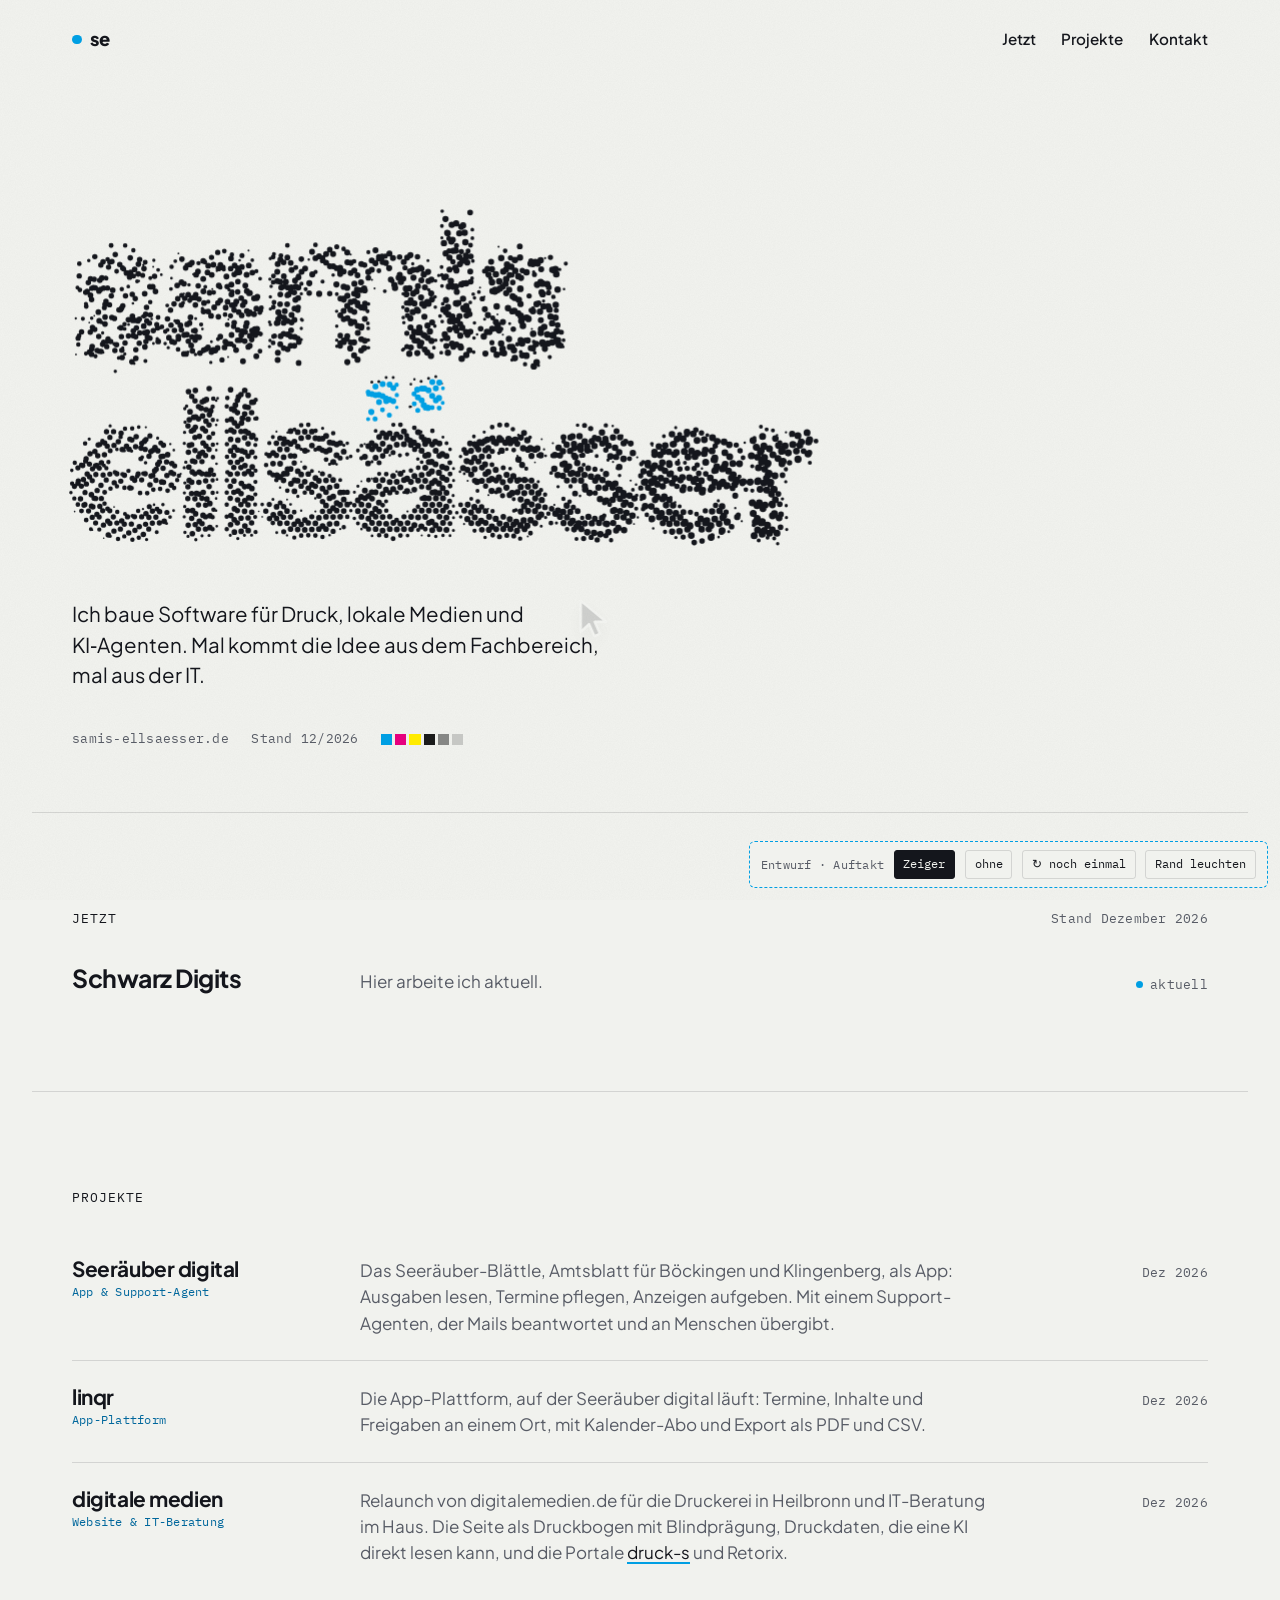
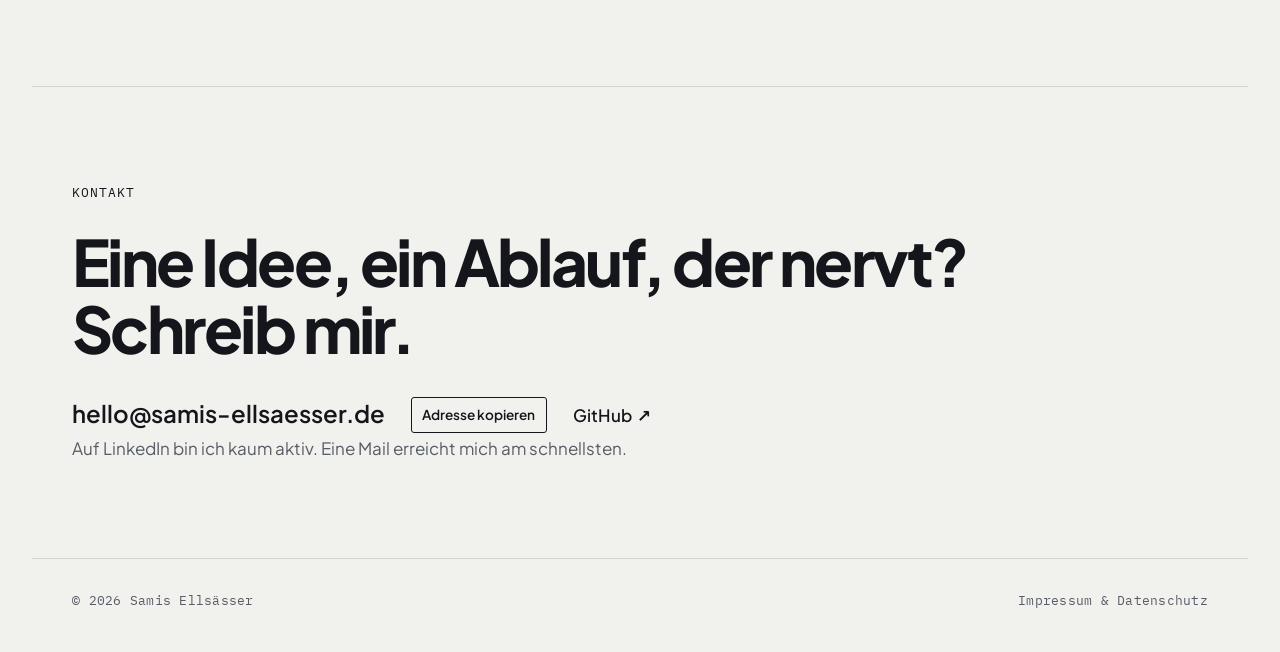
==== index.html @ baa35b51 "Wort-Animation raus, Rand-Leuchten auf dem Handy Statt Business/IT-Tausch: der ganze Bildschirmrand " ====
<!doctype html>
<html lang="de">
<head>
<meta charset="utf-8">
<meta name="viewport" content="width=device-width, initial-scale=1, viewport-fit=cover">
<title>Samis Ellsässer</title>
<meta name="description" content="Samis Ellsässer baut Software für Druck, lokale Medien und KI-Agenten. Aktuell bei Schwarz Digits.">
<link rel="canonical" href="https://samis-ellsaesser.de/">
<meta name="theme-color" content="#f1f2ee">
<meta name="color-scheme" content="only light">
<meta property="og:type" content="website">
<meta property="og:locale" content="de_DE">
<meta property="og:title" content="Samis Ellsässer">
<meta property="og:description" content="Software für Druck, lokale Medien und KI-Agenten.">
<meta property="og:url" content="https://samis-ellsaesser.de/">
<link rel="icon" href="assets/favicon.svg" type="image/svg+xml">
<link rel="alternate" type="text/plain" href="/llms.txt" title="Kurzfassung für KI-Assistenten">
<link rel="preload" as="font" type="font/woff2" crossorigin href="assets/fonts/plus-jakarta-sans-latin-wght-normal.woff2">
<link rel="stylesheet" href="assets/site.css">
<script>
/* Auftakt: Klasse vor dem ersten Rendern setzen, damit nichts aufblitzt. Ohne JS bleibt alles sichtbar.
   Kein Auftakt bei Hash in der Adresse, gescrolltem Start, „Bewegung reduzieren“ oder Entwurfs-Wahl „ohne“. */
(function(){var d=document.documentElement;try{
var w=null;try{w=localStorage.getItem('se-auftakt')}catch(e){}
if(w==='ohne'||location.hash||(window.pageYOffset||0)>40)return;
if(window.matchMedia&&matchMedia('(prefers-reduced-motion: reduce)').matches)return;
d.classList.add('auftakt-vor');
window.__seNot=setTimeout(function(){d.classList.remove('auftakt-vor')},7000);
}catch(e){}})();
</script>
<script type="application/ld+json">
{
  "@context": "https://schema.org",
  "@type": "Person",
  "name": "Samis Ellsässer",
  "url": "https://samis-ellsaesser.de/",
  "worksFor": { "@type": "Organization", "name": "Schwarz Digits" },
  "knowsAbout": ["Web-Entwicklung", "KI-Agenten", "Druckprozesse", "Lokale Medien"],
  "sameAs": ["https://github.com/samis0707"]
}
</script>
</head>
<body>
<script>document.documentElement.classList.add('js')</script>
<a class="skip" href="#inhalt">Zum Inhalt springen</a>

<!-- Auftakt: ein Zeiger, der den Namen anklickt. Platz für Overlay-Clips (Roboterhand) über data-<name>-mp4 -->
<div class="zeiger" id="zeiger" aria-hidden="true">
  <svg viewBox="0 0 24 24"><path d="M4 2.5v17.2l4.6-4.3 2.9 6.6 3.1-1.4-2.9-6.5H18L4 2.5z" fill="#14161c" stroke="#fff" stroke-width="1.4" stroke-linejoin="round"/></svg>
</div>
<span class="ring" id="ring" aria-hidden="true"></span>
<div class="leuchten" id="leuchten" aria-hidden="true"><i></i><i></i></div>

<header class="top wrap" data-auf>
  <a class="brand" href="#start" aria-label="Samis Ellsässer, nach oben"><span class="brand__dot" aria-hidden="true"></span>se</a>
  <nav class="nav" aria-label="Hauptnavigation">
    <a href="#jetzt">Jetzt</a>
    <a href="#projekte">Projekte</a>
    <a href="#kontakt">Kontakt</a>
  </nav>
</header>

<main id="inhalt">

  <section class="hero wrap" id="start" aria-labelledby="name">
    <h1 class="name" id="name" data-raster>
      <span class="name__line">samis</span>
      <span class="name__line">ellsässer</span>
      <canvas class="name__canvas" aria-hidden="true"></canvas>
    </h1>
    <p class="lead" data-auf>Ich baue Software für Druck, lokale Medien und KI&#8209;Agenten. Mal kommt die Idee aus dem Fachbereich, mal aus der IT.</p>
    <p class="slug mono" aria-hidden="true" data-auf>
      <span>samis-ellsaesser.de</span>
      <span>Stand 12/2026</span>
      <span class="strip"><i class="c"></i><i class="m"></i><i class="y"></i><i class="k"></i><i class="k5"></i><i class="k2"></i></span>
    </p>
  </section>

  <section class="block wrap" id="jetzt" aria-labelledby="jetzt-h" data-auf>
    <header class="block__head">
      <h2 id="jetzt-h" class="mono">Jetzt</h2>
      <p class="mono muted">Stand Dezember 2026</p>
    </header>
    <div class="row row--now">
      <span class="row__name">Schwarz Digits</span>
      <span class="row__text">Hier arbeite ich aktuell.</span>
      <span class="row__tag mono"><i class="live" aria-hidden="true"></i>aktuell</span>
    </div>
  </section>

  <section class="block wrap" id="projekte" aria-labelledby="projekte-h" data-auf>
    <header class="block__head">
      <h2 id="projekte-h" class="mono">Projekte</h2>
    </header>

    <ul class="work">
      <li>
        <div class="row">
          <span class="row__name">Seeräuber digital <span class="row__role">App &amp; Support-Agent</span></span>
          <span class="row__text">Das Seeräuber-Blättle, Amtsblatt für Böckingen und Klingenberg, als App: Ausgaben lesen, Termine pflegen, Anzeigen aufgeben. Mit einem Support-Agenten, der Mails beantwortet und an Menschen übergibt.</span>
          <span class="row__tag mono">Dez 2026</span>
        </div>
      </li>
      <li>
        <div class="row">
          <span class="row__name">linqr <span class="row__role">App-Plattform</span></span>
          <!-- TODO: Beschreibung von linqr bestätigen -->
          <span class="row__text">Die App-Plattform, auf der Seeräuber digital läuft: Termine, Inhalte und Freigaben an einem Ort, mit Kalender-Abo und Export als PDF und CSV.</span>
          <span class="row__tag mono">Dez 2026</span>
        </div>
      </li>
      <li>
        <div class="row">
          <span class="row__name">digitale medien <span class="row__role">Website &amp; IT-Beratung</span></span>
          <span class="row__text">Relaunch von digitalemedien.de für die Druckerei in Heilbronn und IT-Beratung im Haus. Die Seite als Druckbogen mit Blindprägung, Druckdaten, die eine KI direkt lesen kann, und die Portale <a href="https://www.druck-s.de/" rel="noopener">druck-s</a> und Retorix.</span>
          <span class="row__tag mono">Dez 2026</span>
        </div>
      </li>
    </ul>
  </section>

  <section class="block block--contact wrap" id="kontakt" aria-labelledby="kontakt-h" data-auf>
    <h2 id="kontakt-h" class="mono">Kontakt</h2>
    <p class="say">Eine Idee, ein Ablauf, der nervt?<br>Schreib mir.</p>
    <p class="links">
      <a class="big" id="mail" data-enc="ZWQucmVzc2Vhc2xsZS1zaW1hc0BvbGxlaA==" data-art="mail" href="#kontakt">Mail-Adresse wird geladen</a>
      <button class="copy" type="button" id="mail-copy">Adresse kopieren</button>
      <a class="arrow" href="https://github.com/samis0707" rel="noopener">GitHub</a>
    </p>
    <p class="note muted">Auf LinkedIn bin ich kaum aktiv. Eine Mail erreicht mich am schnellsten.</p>
  </section>

</main>

<footer class="foot wrap mono muted" data-auf>
  <span>© 2026 Samis Ellsässer</span>
  <a href="impressum.html">Impressum &amp; Datenschutz</a>
</footer>

<!-- Entwurf: Auftakt vergleichen und wiederholen. Vor dem Livegang entfernen. -->
<div class="lab mono" id="lab" aria-label="Entwurfs-Schalter">
  <span class="lab__label">Entwurf · Auftakt</span>
  <button type="button" data-wahl="zeiger" aria-pressed="true">Zeiger</button>
  <button type="button" data-wahl="ohne" aria-pressed="false">ohne</button>
  <button type="button" id="lab-nochmal">↻ noch einmal</button>
  <button type="button" id="lab-leuchten">Rand leuchten</button>
</div>

<script src="assets/kontakt.js" defer></script>
<script src="assets/site.js" defer></script>
<!-- Vercel Web Analytics (ohne Cookies) und Speed Insights; im Artefakt entfernt -->
<script>window.va=window.va||function(){(window.vaq=window.vaq||[]).push(arguments)};window.si=window.si||function(){(window.siq=window.siq||[]).push(arguments)};</script>
<script defer src="/_vercel/insights/script.js"></script>
<script defer src="/_vercel/speed-insights/script.js"></script>
</body>
</html>
---- assets/site.css ----
/* samis-ellsaesser.de
   Die Seite ist ein Bogen Papier, wie bei digitalemedien.de: helles Papier mit Korn, Tinte, eine Prozessfarbe (Cyan).
   Der Name entsteht aus Rasterpunkten, ausgelöst durch einen Klick im Auftakt. Alles andere bleibt ruhig.
   Bewusst nur hell: Die Auftakt-Clips werden gegen hellen Grund freigestellt. */

@font-face{font-family:"Plus Jakarta Sans";src:url("fonts/plus-jakarta-sans-latin-ext-wght-normal.woff2") format("woff2");font-weight:200 800;font-style:normal;font-display:swap;unicode-range:U+0100-02BA,U+02BD-02C5,U+02C7-02CC,U+02CE-02D7,U+02DD-02FF,U+0304,U+0308,U+0329,U+1D00-1DBF,U+1E00-1E9F,U+1EF2-1EFF,U+2020,U+20A0-20AB,U+20AD-20C0,U+2113,U+2C60-2C7F,U+A720-A7FF}
@font-face{font-family:"Plus Jakarta Sans";src:url("fonts/plus-jakarta-sans-latin-wght-normal.woff2") format("woff2");font-weight:200 800;font-style:normal;font-display:swap;unicode-range:U+0000-00FF,U+0131,U+0152-0153,U+02BB-02BC,U+02C6,U+02DA,U+02DC,U+0304,U+0308,U+0329,U+2000-206F,U+20AC,U+2122,U+2191,U+2193,U+2212,U+2215,U+FEFF,U+FFFD}
@font-face{font-family:"IBM Plex Mono";src:url("fonts/plex-mono-400.woff2") format("woff2");font-weight:400;font-style:normal;font-display:swap}

/* Bogen mit linksbündigem Raster; Name groß, darunter Zeilen wie ein Register */
:root{
  --paper:#f1f2ee;
  --ink:#14161c;
  --ink-2:#585c66;
  --line:rgba(20,22,28,.13);
  --hover:rgba(20,22,28,.035);
  --accent:#009fe3;      /* Prozess-Cyan: Rasterpunkte, Markierungen */
  --accent-ink:#00679c;  /* Cyan für Text, lesbar auf Papier */
  --c:#009fe3; --m:#e6007e; --y:#ffeb00; --k:#1b1b1b;
  --font:"Plus Jakarta Sans",system-ui,-apple-system,"Segoe UI",Arial,sans-serif;
  --mono:"IBM Plex Mono",ui-monospace,"SF Mono",Menlo,Consolas,monospace;
  --gutter:clamp(16px,4vw,40px);
  color-scheme:only light;
}

*,*::before,*::after{box-sizing:border-box}
[hidden]{display:none !important}
html{-webkit-text-size-adjust:100%;scroll-behavior:smooth}
body{
  margin:0;background:var(--paper);color:var(--ink);
  font-family:var(--font);font-size:1.0625rem;line-height:1.55;
  -webkit-font-smoothing:antialiased;
}
/* Papierkorn wie auf digitalemedien.de */
body::after{
  content:"";position:fixed;inset:0;z-index:1;pointer-events:none;opacity:.45;
  background-image:url("data:image/svg+xml,%3Csvg xmlns='http://www.w3.org/2000/svg' width='220' height='220'%3E%3Cfilter id='n'%3E%3CfeTurbulence type='fractalNoise' baseFrequency='.85' numOctaves='2' stitchTiles='stitch'/%3E%3CfeColorMatrix values='0 0 0 0 .5 0 0 0 0 .5 0 0 0 0 .5 0 0 0 .22 -.04'/%3E%3C/filter%3E%3Crect width='100%25' height='100%25' filter='url(%23n)'/%3E%3C/svg%3E");
}
h1,h2,p,ul{margin:0}
ul{padding:0;list-style:none}
a{color:inherit;text-decoration:none}
button{font:inherit;color:inherit}
::selection{background:var(--accent);color:#fff}
:focus-visible{outline:2px solid var(--accent-ink);outline-offset:4px;border-radius:2px}

.wrap{
  position:relative;z-index:2;width:100%;max-width:76rem;margin-inline:auto;
  padding-left:max(var(--gutter),env(safe-area-inset-left,0px));
  padding-right:max(var(--gutter),env(safe-area-inset-right,0px));
}
.mono{font-family:var(--mono);font-size:.8rem;letter-spacing:.02em;font-weight:400}
.muted{color:var(--ink-2)}
.skip{position:absolute;left:-999px;top:0;background:var(--ink);color:var(--paper);padding:.6rem 1rem;z-index:9}
.skip:focus{left:var(--gutter);top:.5rem}

/* Kopf */
.top{display:flex;align-items:center;justify-content:space-between;padding-block:1.4rem}
.brand{display:inline-flex;align-items:center;gap:.55rem;font-weight:800;font-size:1.15rem;letter-spacing:-.03em}
.brand__dot{width:.6rem;height:.6rem;border-radius:50%;background:var(--accent)}
.nav{display:flex;gap:1.6rem;font-weight:550;font-size:.95rem}
.nav a{padding-block:.3rem;border-bottom:1.5px solid transparent;transition:border-color .2s}
.nav a:hover{border-color:var(--accent)}

/* Bühne: Name aus Rasterpunkten */
.hero{padding-block:clamp(3rem,11vh,8rem) clamp(2.5rem,7vh,4.5rem)}
.name{
  position:relative;
  font-weight:800;
  font-size:clamp(3.4rem,15.5vw,14rem);
  line-height:.9;
  letter-spacing:-.055em;
  margin-left:-.04em;
  text-wrap:balance;
}
.name__line{display:block;padding-bottom:.04em}
.name__canvas{position:absolute;inset:-.2em -.25em;width:calc(100% + .5em);height:calc(100% + .4em);pointer-events:none;display:none}
/* Mit laufendem Raster bleibt der echte Text für Lesegeräte und Auswahl da, nur unsichtbar */
.is-raster .name__line{color:transparent}
.is-raster .name__canvas{display:block}

.lead{max-width:34rem;margin-top:clamp(2rem,5vw,3rem);font-size:clamp(1.1rem,1.6vw,1.3rem);line-height:1.5}

/* Bogenrand wie auf digitalemedien.de: Beschriftung und Kontrollstreifen */
.slug{display:flex;flex-wrap:wrap;align-items:center;gap:.4rem 1.4rem;margin-top:clamp(1.6rem,3.5vw,2.4rem);color:var(--ink-2)}
.strip{display:inline-flex;gap:3px}
.strip i{width:.7rem;height:.7rem;display:block}
.strip .c{background:var(--c)}.strip .m{background:var(--m)}.strip .y{background:var(--y)}.strip .k{background:var(--k)}
.strip .k5{background:color-mix(in srgb,var(--k) 50%,var(--paper))}
.strip .k2{background:color-mix(in srgb,var(--k) 20%,var(--paper))}

/* Abschnitte */
.block{padding-block:clamp(3rem,8vw,6rem);border-top:1px solid var(--line)}
.block__head{display:flex;justify-content:space-between;align-items:baseline;gap:.2rem 1rem;margin-bottom:1.6rem}
.block h2{text-transform:uppercase;letter-spacing:.08em}

/* Register: Position und Projekte als Zeilen */
.work li + li{border-top:1px solid var(--line)}
.row{
  display:grid;grid-template-columns:minmax(10rem,16rem) minmax(0,1fr) auto;gap:.4rem 2rem;align-items:baseline;
  padding-block:1.5rem;
}
.row__name{display:flex;flex-direction:column;gap:.15rem;font-weight:700;font-size:1.3rem;letter-spacing:-.02em;line-height:1.2}
.row__role{font-family:var(--mono);font-size:.78rem;font-weight:400;letter-spacing:.02em;color:var(--accent-ink)}
.row__text{color:var(--ink-2);max-width:40rem;min-width:0}
.row__text a{color:var(--ink);text-decoration:underline;text-decoration-color:var(--accent);text-underline-offset:.2em;text-decoration-thickness:1.5px}
.row__text a:hover{color:var(--accent-ink)}
.row__tag{display:inline-flex;align-items:center;gap:.45rem;color:var(--ink-2);white-space:nowrap;font-variant-numeric:tabular-nums}
.row--now{padding-block:.6rem 0}
.row--now .row__name{font-size:1.55rem}
.live{width:.45rem;height:.45rem;border-radius:50%;background:var(--accent);animation:puls 2.4s ease-out infinite}
@keyframes puls{0%{box-shadow:0 0 0 0 rgba(0,159,227,.5)}70%,100%{box-shadow:0 0 0 .5rem rgba(0,159,227,0)}}
.stack{margin-top:2rem}

/* Kontakt */
.block--contact h2{margin-bottom:1.6rem}
.say{font-size:clamp(2rem,5.5vw,4rem);font-weight:750;line-height:1.05;letter-spacing:-.04em;text-wrap:balance}
.links{display:flex;flex-wrap:wrap;align-items:center;gap:1rem 1.6rem;margin-top:2rem}
.big{font-size:clamp(1.1rem,2.4vw,1.5rem);font-weight:600;background:linear-gradient(var(--accent),var(--accent)) 0 100%/0 2px no-repeat;padding-bottom:.15em;transition:background-size .3s;overflow-wrap:anywhere;user-select:all}
.big:hover{background-size:100% 2px}
.copy{border:1.5px solid var(--ink);background:transparent;border-radius:3px;padding:.45em .8em;font-size:.85rem;font-weight:600;cursor:pointer;transition:background-color .15s,color .15s}
.copy:hover{background:var(--ink);color:var(--paper)}
.arrow{font-weight:550}
.arrow::after{content:"↗";margin-left:.3em;display:inline-block;transition:transform .2s}
.arrow:hover::after{transform:translate(.15em,-.15em)}

.foot{display:flex;flex-wrap:wrap;justify-content:space-between;gap:.6rem 2rem;padding-block:2rem 2.6rem;border-top:1px solid var(--line)}
.foot a:hover{color:var(--ink)}

/* ---------- Auftakt: Zeiger fliegt herein, klickt, der Name entsteht ---------- */
/* Ausgangszustand nur mit Klasse aus dem Inline-Skript; ohne JS ist alles sichtbar */
.auftakt-vor [data-auf]{opacity:0;transform:translateY(.9rem)}
.auftakt-vor .name__line{color:transparent}
[data-auf]{transition:opacity .45s ease,transform .45s cubic-bezier(.2,.7,.2,1)}
.zeiger{position:fixed;left:0;top:0;z-index:30;pointer-events:none;width:44px;height:44px;margin:-3px 0 0 -6px;will-change:transform;opacity:0}
.zeiger svg{display:block;width:100%;height:100%;filter:drop-shadow(0 6px 8px rgba(20,22,28,.22));transform-origin:20% 10%;transition:transform .09s ease}
.zeiger.is-klick svg{transform:scale(.82)}
.ring{position:fixed;left:0;top:0;z-index:29;pointer-events:none;width:12px;height:12px;margin:-6px 0 0 -6px;border-radius:50%;border:2px solid var(--accent);opacity:0}
.ring.is-an{animation:ring .7s cubic-bezier(.2,.7,.2,1) forwards}
@keyframes ring{0%{opacity:1;transform:scale(1)}100%{opacity:0;transform:scale(9)}}

/* Rand-Leuchten (mobil): der ganze Bildschirmrand glimmt in den Druckfarben, angelehnt an das
   Leuchten beim langen Druck auf die Seitentaste. Zwei Ringe: scharf innen, weich als Schein. */
@property --dreh{syntax:"<angle>";inherits:true;initial-value:0deg}
.leuchten{position:fixed;inset:0;z-index:45;pointer-events:none;opacity:0;transition:opacity .7s ease;
  --rund:clamp(28px,11vw,48px);--dreh:0deg}
.leuchten.is-an{opacity:1;animation:dreh 3.2s linear infinite}
.leuchten i{position:absolute;inset:0;border-radius:var(--rund);padding:2px;
  background:conic-gradient(from var(--dreh),var(--c),var(--m),var(--y),var(--c),var(--m),var(--y),var(--c));
  -webkit-mask:linear-gradient(#000 0 0) content-box,linear-gradient(#000 0 0);-webkit-mask-composite:xor;
  mask:linear-gradient(#000 0 0) content-box exclude,linear-gradient(#000 0 0)}
.leuchten i + i{padding:9px;filter:blur(12px);opacity:.45}
@keyframes dreh{to{--dreh:360deg}}

/* Entwurfs-Schalter (wie das Lab auf digitalemedien.de), entfällt live */
.lab{position:fixed;z-index:40;right:max(12px,env(safe-area-inset-right,0px));bottom:max(12px,env(safe-area-inset-bottom,0px));
  display:flex;flex-wrap:wrap;align-items:center;gap:.4rem .6rem;max-width:calc(100% - 24px);
  background:var(--paper);border:1.5px dashed var(--accent);border-radius:6px;padding:.5rem .7rem;font-size:.78rem}
.lab__label{color:var(--ink-2)}
.lab button{border:1px solid var(--line);background:transparent;border-radius:3px;padding:.25rem .55rem;cursor:pointer;font-family:var(--mono);font-size:.75rem}
.lab button[aria-pressed="true"]{background:var(--ink);color:var(--paper);border-color:var(--ink)}
.lab button:hover{border-color:var(--ink)}

@media (max-width:720px){
  .name{font-size:23vw}
  .hero{padding-block:2.5rem 3rem}
  .row{grid-template-columns:minmax(0,1fr) auto;gap:.4rem 1rem}
  .row__text{grid-column:1 / -1;grid-row:2}
  .block__head{flex-direction:column}
  .zeiger{width:34px;height:34px}
}
@media (prefers-reduced-motion:reduce){
  *{transition:none !important;animation:none !important}
}


/* Impressum */
.legal{padding-block:3rem 6rem;max-width:44rem;margin-left:0}
.legal > * + *{margin-top:1.1rem}
.legal h2{margin-top:2.6rem;text-transform:uppercase;letter-spacing:.08em}
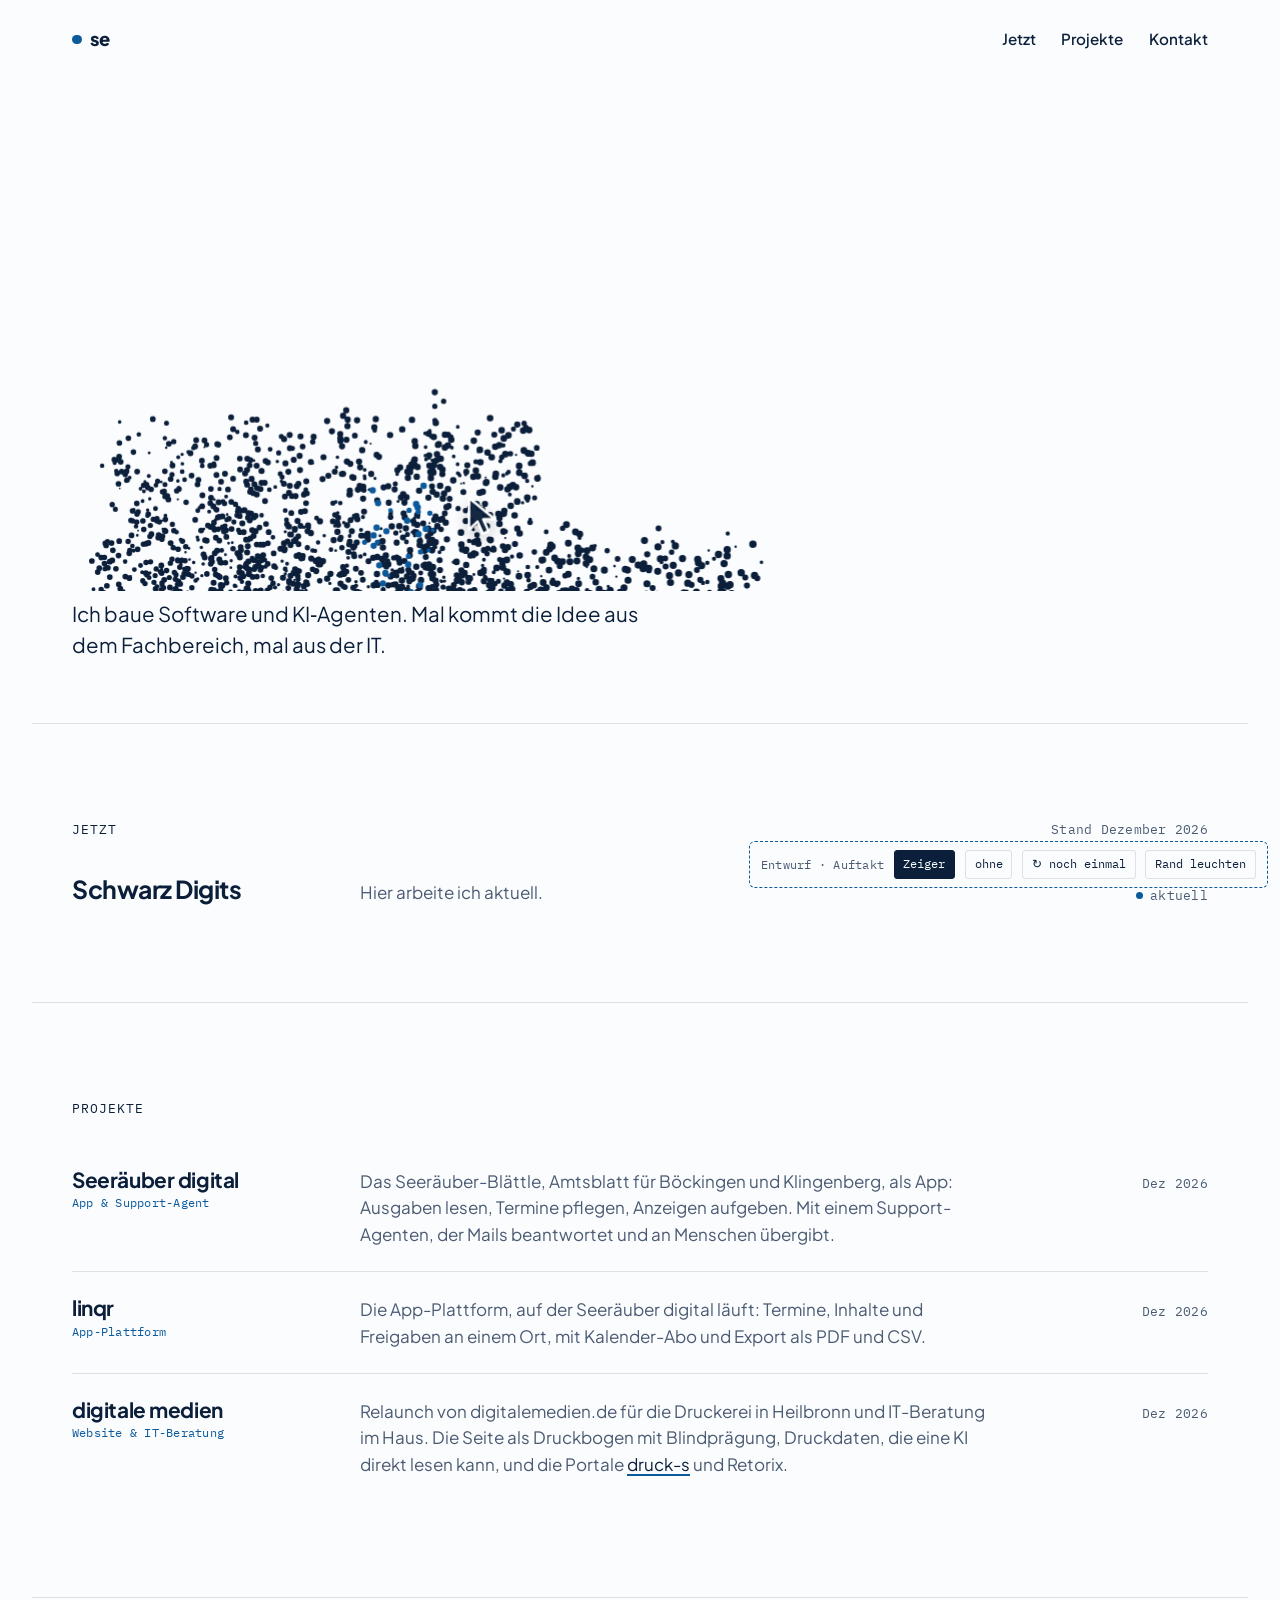
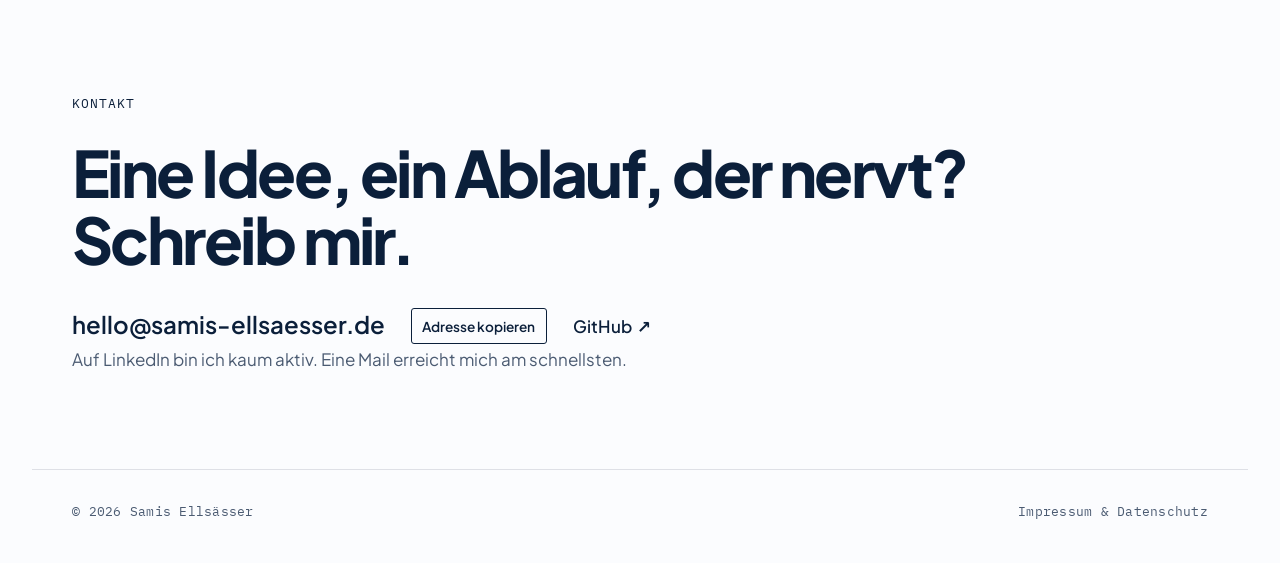
==== commit 55e1ea3f: "Druck-Optik raus: nur Dunkelblau, Ozeanblau und heller Grund Farbstreifen, Papierkorn, Bogenrand und" ====
--- a/index.html
+++ b/index.html
@@ -4,14 +4,14 @@
 <meta charset="utf-8">
 <meta name="viewport" content="width=device-width, initial-scale=1, viewport-fit=cover">
 <title>Samis Ellsässer</title>
-<meta name="description" content="Samis Ellsässer baut Software für Druck, lokale Medien und KI-Agenten. Aktuell bei Schwarz Digits.">
+<meta name="description" content="Samis Ellsässer baut Software und KI-Agenten. Aktuell bei Schwarz Digits.">
 <link rel="canonical" href="https://samis-ellsaesser.de/">
-<meta name="theme-color" content="#f1f2ee">
+<meta name="theme-color" content="#fbfcfe">
 <meta name="color-scheme" content="only light">
 <meta property="og:type" content="website">
 <meta property="og:locale" content="de_DE">
 <meta property="og:title" content="Samis Ellsässer">
-<meta property="og:description" content="Software für Druck, lokale Medien und KI-Agenten.">
+<meta property="og:description" content="Software und KI-Agenten.">
 <meta property="og:url" content="https://samis-ellsaesser.de/">
 <link rel="icon" href="assets/favicon.svg" type="image/svg+xml">
 <link rel="alternate" type="text/plain" href="/llms.txt" title="Kurzfassung für KI-Assistenten">
@@ -35,7 +35,7 @@
   "name": "Samis Ellsässer",
   "url": "https://samis-ellsaesser.de/",
   "worksFor": { "@type": "Organization", "name": "Schwarz Digits" },
-  "knowsAbout": ["Web-Entwicklung", "KI-Agenten", "Druckprozesse", "Lokale Medien"],
+  "knowsAbout": ["Softwareentwicklung", "KI-Agenten", "IT-Beratung"],
   "sameAs": ["https://github.com/samis0707"]
 }
 </script>
@@ -46,7 +46,7 @@
 
 <!-- Auftakt: ein Zeiger, der den Namen anklickt. Platz für Overlay-Clips (Roboterhand) über data-<name>-mp4 -->
 <div class="zeiger" id="zeiger" aria-hidden="true">
-  <svg viewBox="0 0 24 24"><path d="M4 2.5v17.2l4.6-4.3 2.9 6.6 3.1-1.4-2.9-6.5H18L4 2.5z" fill="#14161c" stroke="#fff" stroke-width="1.4" stroke-linejoin="round"/></svg>
+  <svg viewBox="0 0 24 24"><path d="M4 2.5v17.2l4.6-4.3 2.9 6.6 3.1-1.4-2.9-6.5H18L4 2.5z" fill="#0b1f3a" stroke="#fff" stroke-width="1.4" stroke-linejoin="round"/></svg>
 </div>
 <span class="ring" id="ring" aria-hidden="true"></span>
 <div class="leuchten" id="leuchten" aria-hidden="true"><i></i><i></i></div>
@@ -68,12 +68,7 @@
       <span class="name__line">ellsässer</span>
       <canvas class="name__canvas" aria-hidden="true"></canvas>
     </h1>
-    <p class="lead" data-auf>Ich baue Software für Druck, lokale Medien und KI&#8209;Agenten. Mal kommt die Idee aus dem Fachbereich, mal aus der IT.</p>
-    <p class="slug mono" aria-hidden="true" data-auf>
-      <span>samis-ellsaesser.de</span>
-      <span>Stand 12/2026</span>
-      <span class="strip"><i class="c"></i><i class="m"></i><i class="y"></i><i class="k"></i><i class="k5"></i><i class="k2"></i></span>
-    </p>
+    <p class="lead" data-auf>Ich baue Software und KI&#8209;Agenten. Mal kommt die Idee aus dem Fachbereich, mal aus der IT.</p>
   </section>
 
   <section class="block wrap" id="jetzt" aria-labelledby="jetzt-h" data-auf>
--- a/assets/site.css
+++ b/assets/site.css
@@ -1,22 +1,21 @@
 /* samis-ellsaesser.de
-   Die Seite ist ein Bogen Papier, wie bei digitalemedien.de: helles Papier mit Korn, Tinte, eine Prozessfarbe (Cyan).
-   Der Name entsteht aus Rasterpunkten, ausgelöst durch einen Klick im Auftakt. Alles andere bleibt ruhig.
-   Bewusst nur hell: Die Auftakt-Clips werden gegen hellen Grund freigestellt. */
+   Schlicht: heller Grund, Dunkelblau für Schrift, ein Ozeanblau als einzige Akzentfarbe.
+   Der Name entsteht aus Punkten, ausgelöst durch einen Klick im Auftakt. Alles andere bleibt ruhig. */
 
 @font-face{font-family:"Plus Jakarta Sans";src:url("fonts/plus-jakarta-sans-latin-ext-wght-normal.woff2") format("woff2");font-weight:200 800;font-style:normal;font-display:swap;unicode-range:U+0100-02BA,U+02BD-02C5,U+02C7-02CC,U+02CE-02D7,U+02DD-02FF,U+0304,U+0308,U+0329,U+1D00-1DBF,U+1E00-1E9F,U+1EF2-1EFF,U+2020,U+20A0-20AB,U+20AD-20C0,U+2113,U+2C60-2C7F,U+A720-A7FF}
 @font-face{font-family:"Plus Jakarta Sans";src:url("fonts/plus-jakarta-sans-latin-wght-normal.woff2") format("woff2");font-weight:200 800;font-style:normal;font-display:swap;unicode-range:U+0000-00FF,U+0131,U+0152-0153,U+02BB-02BC,U+02C6,U+02DA,U+02DC,U+0304,U+0308,U+0329,U+2000-206F,U+20AC,U+2122,U+2191,U+2193,U+2212,U+2215,U+FEFF,U+FFFD}
 @font-face{font-family:"IBM Plex Mono";src:url("fonts/plex-mono-400.woff2") format("woff2");font-weight:400;font-style:normal;font-display:swap}
 
-/* Bogen mit linksbündigem Raster; Name groß, darunter Zeilen wie ein Register */
+/* Linksbündig; Name groß, darunter Zeilen wie ein Register */
 :root{
-  --paper:#f1f2ee;
-  --ink:#14161c;
-  --ink-2:#585c66;
-  --line:rgba(20,22,28,.13);
-  --hover:rgba(20,22,28,.035);
-  --accent:#009fe3;      /* Prozess-Cyan: Rasterpunkte, Markierungen */
-  --accent-ink:#00679c;  /* Cyan für Text, lesbar auf Papier */
-  --c:#009fe3; --m:#e6007e; --y:#ffeb00; --k:#1b1b1b;
+  --paper:#fbfcfe;
+  --ink:#0b1f3a;         /* Dunkelblau für Schrift */
+  --ink-2:#4b5b72;
+  --line:rgba(11,31,58,.12);
+  --hover:rgba(11,31,58,.035);
+  --accent:#0a5a9c;      /* Ozeanblau: Akzent, auch als Textfarbe lesbar */
+  --accent-ink:#0a5a9c;
+  --accent-hell:#5aa2dc; /* hellere Stufe nur fürs Rand-Leuchten */
   --font:"Plus Jakarta Sans",system-ui,-apple-system,"Segoe UI",Arial,sans-serif;
   --mono:"IBM Plex Mono",ui-monospace,"SF Mono",Menlo,Consolas,monospace;
   --gutter:clamp(16px,4vw,40px);
@@ -30,11 +29,6 @@
   margin:0;background:var(--paper);color:var(--ink);
   font-family:var(--font);font-size:1.0625rem;line-height:1.55;
   -webkit-font-smoothing:antialiased;
-}
-/* Papierkorn wie auf digitalemedien.de */
-body::after{
-  content:"";position:fixed;inset:0;z-index:1;pointer-events:none;opacity:.45;
-  background-image:url("data:image/svg+xml,%3Csvg xmlns='http://www.w3.org/2000/svg' width='220' height='220'%3E%3Cfilter id='n'%3E%3CfeTurbulence type='fractalNoise' baseFrequency='.85' numOctaves='2' stitchTiles='stitch'/%3E%3CfeColorMatrix values='0 0 0 0 .5 0 0 0 0 .5 0 0 0 0 .5 0 0 0 .22 -.04'/%3E%3C/filter%3E%3Crect width='100%25' height='100%25' filter='url(%23n)'/%3E%3C/svg%3E");
 }
 h1,h2,p,ul{margin:0}
 ul{padding:0;list-style:none}
@@ -78,15 +72,8 @@
 .is-raster .name__line{color:transparent}
 .is-raster .name__canvas{display:block}
 
-.lead{max-width:34rem;margin-top:clamp(2rem,5vw,3rem);font-size:clamp(1.1rem,1.6vw,1.3rem);line-height:1.5}
+.lead{max-width:36rem;margin-top:clamp(2rem,5vw,3rem);font-size:clamp(1.1rem,1.6vw,1.3rem);line-height:1.5}
 
-/* Bogenrand wie auf digitalemedien.de: Beschriftung und Kontrollstreifen */
-.slug{display:flex;flex-wrap:wrap;align-items:center;gap:.4rem 1.4rem;margin-top:clamp(1.6rem,3.5vw,2.4rem);color:var(--ink-2)}
-.strip{display:inline-flex;gap:3px}
-.strip i{width:.7rem;height:.7rem;display:block}
-.strip .c{background:var(--c)}.strip .m{background:var(--m)}.strip .y{background:var(--y)}.strip .k{background:var(--k)}
-.strip .k5{background:color-mix(in srgb,var(--k) 50%,var(--paper))}
-.strip .k2{background:color-mix(in srgb,var(--k) 20%,var(--paper))}
 
 /* Abschnitte */
 .block{padding-block:clamp(3rem,8vw,6rem);border-top:1px solid var(--line)}
@@ -108,7 +95,7 @@
 .row--now{padding-block:.6rem 0}
 .row--now .row__name{font-size:1.55rem}
 .live{width:.45rem;height:.45rem;border-radius:50%;background:var(--accent);animation:puls 2.4s ease-out infinite}
-@keyframes puls{0%{box-shadow:0 0 0 0 rgba(0,159,227,.5)}70%,100%{box-shadow:0 0 0 .5rem rgba(0,159,227,0)}}
+@keyframes puls{0%{box-shadow:0 0 0 0 rgba(10,90,156,.45)}70%,100%{box-shadow:0 0 0 .5rem rgba(10,90,156,0)}}
 .stack{margin-top:2rem}
 
 /* Kontakt */
@@ -138,14 +125,14 @@
 .ring.is-an{animation:ring .7s cubic-bezier(.2,.7,.2,1) forwards}
 @keyframes ring{0%{opacity:1;transform:scale(1)}100%{opacity:0;transform:scale(9)}}
 
-/* Rand-Leuchten (mobil): der ganze Bildschirmrand glimmt in den Druckfarben, angelehnt an das
+/* Rand-Leuchten (mobil): der ganze Bildschirmrand glimmt in Blau, angelehnt an das
    Leuchten beim langen Druck auf die Seitentaste. Zwei Ringe: scharf innen, weich als Schein. */
 @property --dreh{syntax:"<angle>";inherits:true;initial-value:0deg}
 .leuchten{position:fixed;inset:0;z-index:45;pointer-events:none;opacity:0;transition:opacity .7s ease;
   --rund:clamp(28px,11vw,48px);--dreh:0deg}
 .leuchten.is-an{opacity:1;animation:dreh 3.2s linear infinite}
 .leuchten i{position:absolute;inset:0;border-radius:var(--rund);padding:2px;
-  background:conic-gradient(from var(--dreh),var(--c),var(--m),var(--y),var(--c),var(--m),var(--y),var(--c));
+  background:conic-gradient(from var(--dreh),var(--accent),var(--accent-hell),var(--accent),var(--accent-hell),var(--accent));
   -webkit-mask:linear-gradient(#000 0 0) content-box,linear-gradient(#000 0 0);-webkit-mask-composite:xor;
   mask:linear-gradient(#000 0 0) content-box exclude,linear-gradient(#000 0 0)}
 .leuchten i + i{padding:9px;filter:blur(12px);opacity:.45}
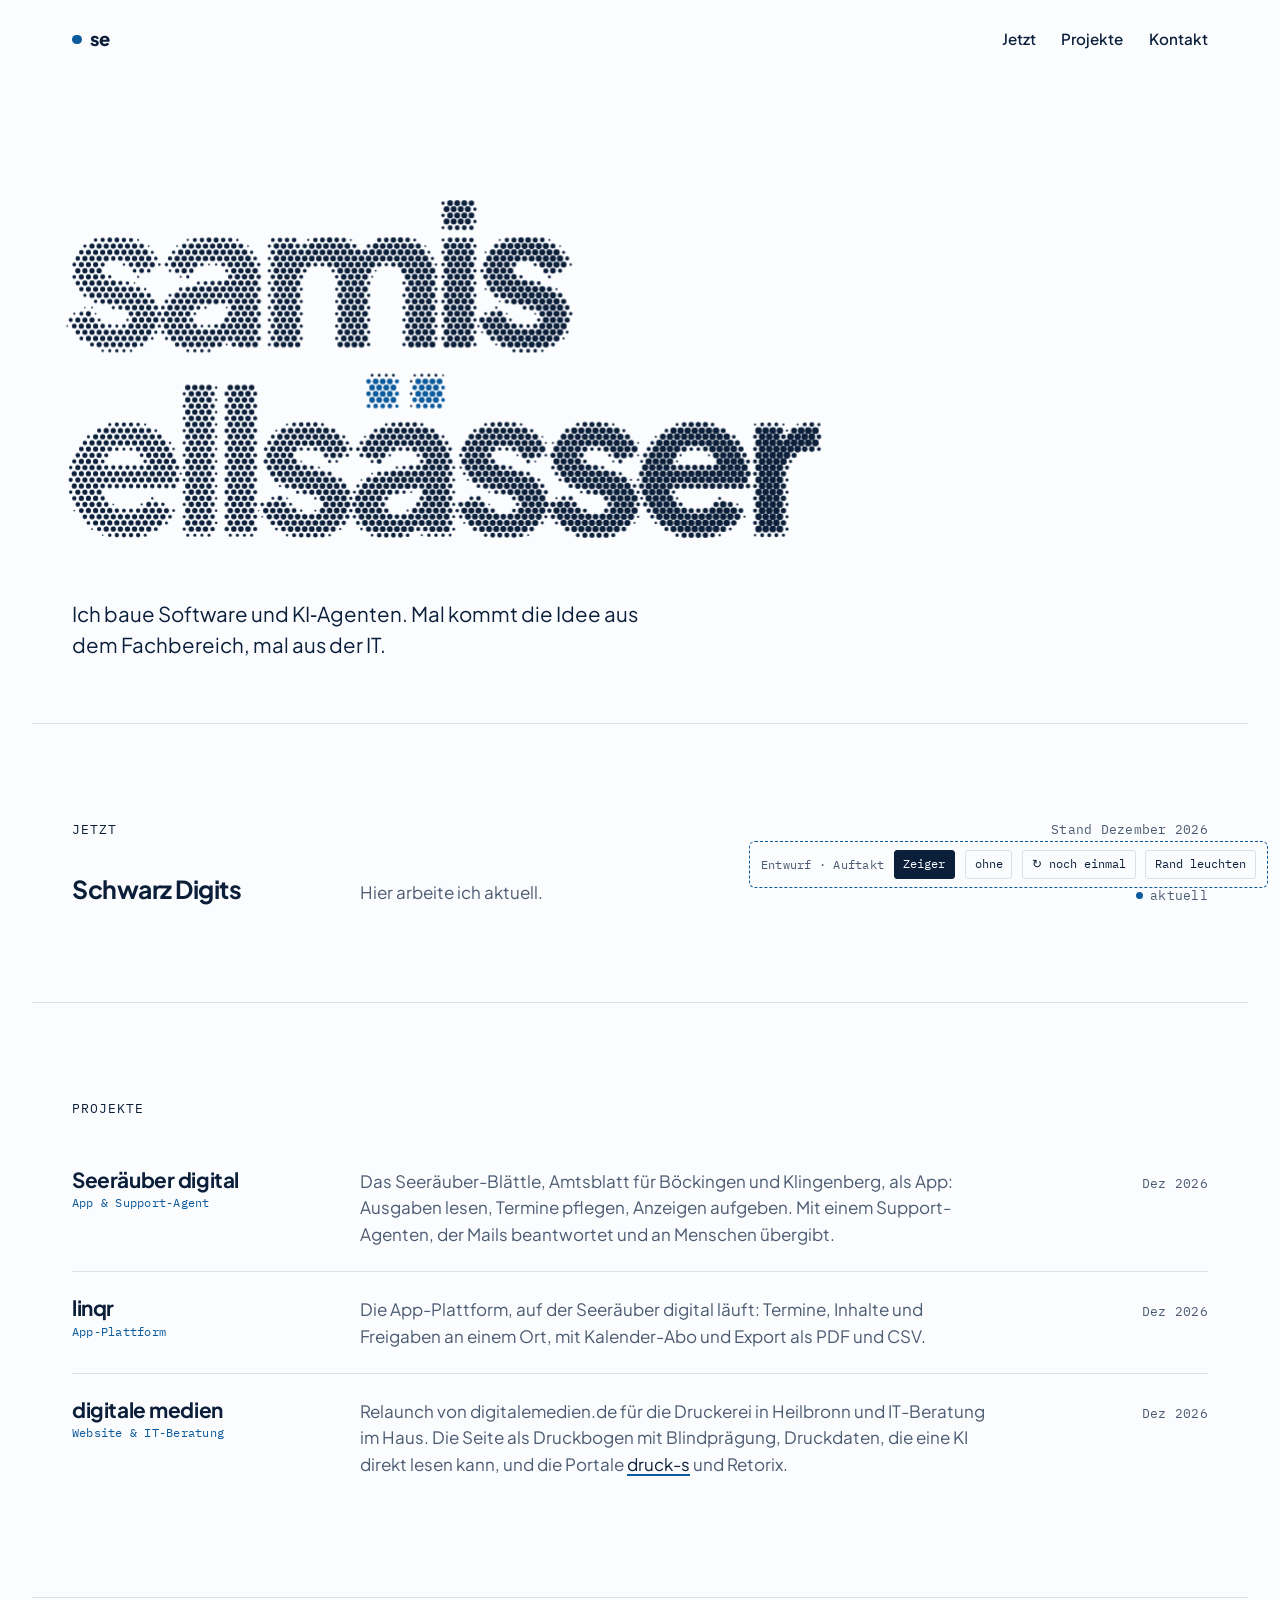
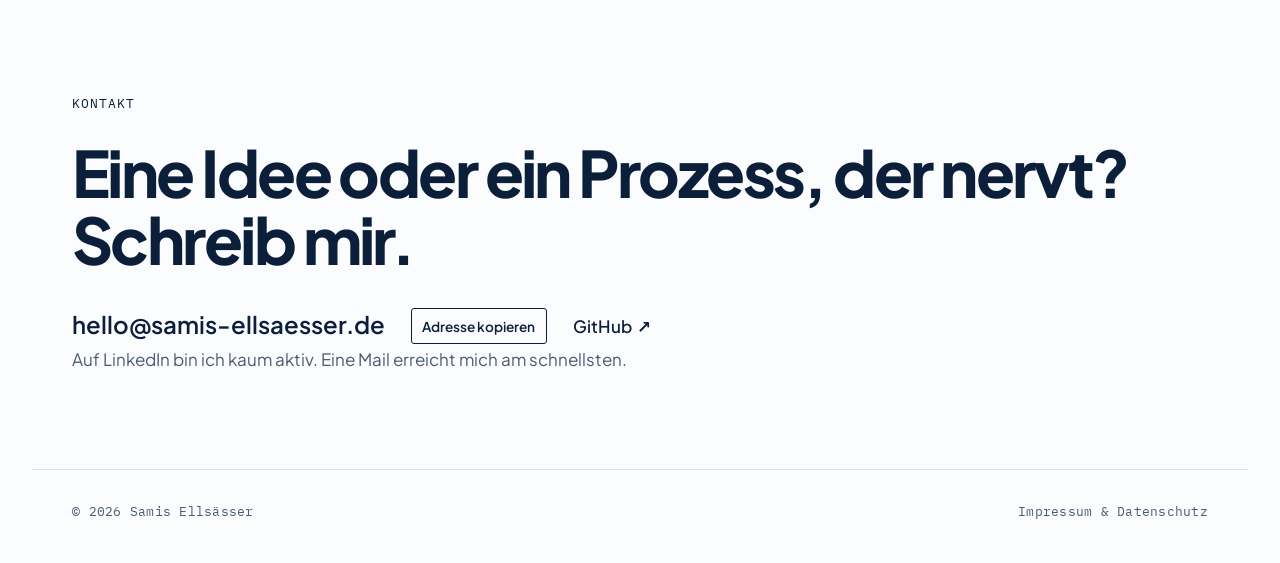
==== commit 06f8a92c: "Kontakt: Eine Idee oder ein Prozess, der nervt? Co-Authored-By: Claude Opus 5.5 <noreply@anthropic.c" ====
--- a/index.html
+++ b/index.html
@@ -116,7 +116,7 @@
 
   <section class="block block--contact wrap" id="kontakt" aria-labelledby="kontakt-h" data-auf>
     <h2 id="kontakt-h" class="mono">Kontakt</h2>
-    <p class="say">Eine Idee, ein Ablauf, der nervt?<br>Schreib mir.</p>
+    <p class="say">Eine Idee oder ein Prozess, der nervt?<br>Schreib mir.</p>
     <p class="links">
       <a class="big" id="mail" data-enc="ZWQucmVzc2Vhc2xsZS1zaW1hc0BvbGxlaA==" data-art="mail" href="#kontakt">Mail-Adresse wird geladen</a>
       <button class="copy" type="button" id="mail-copy">Adresse kopieren</button>
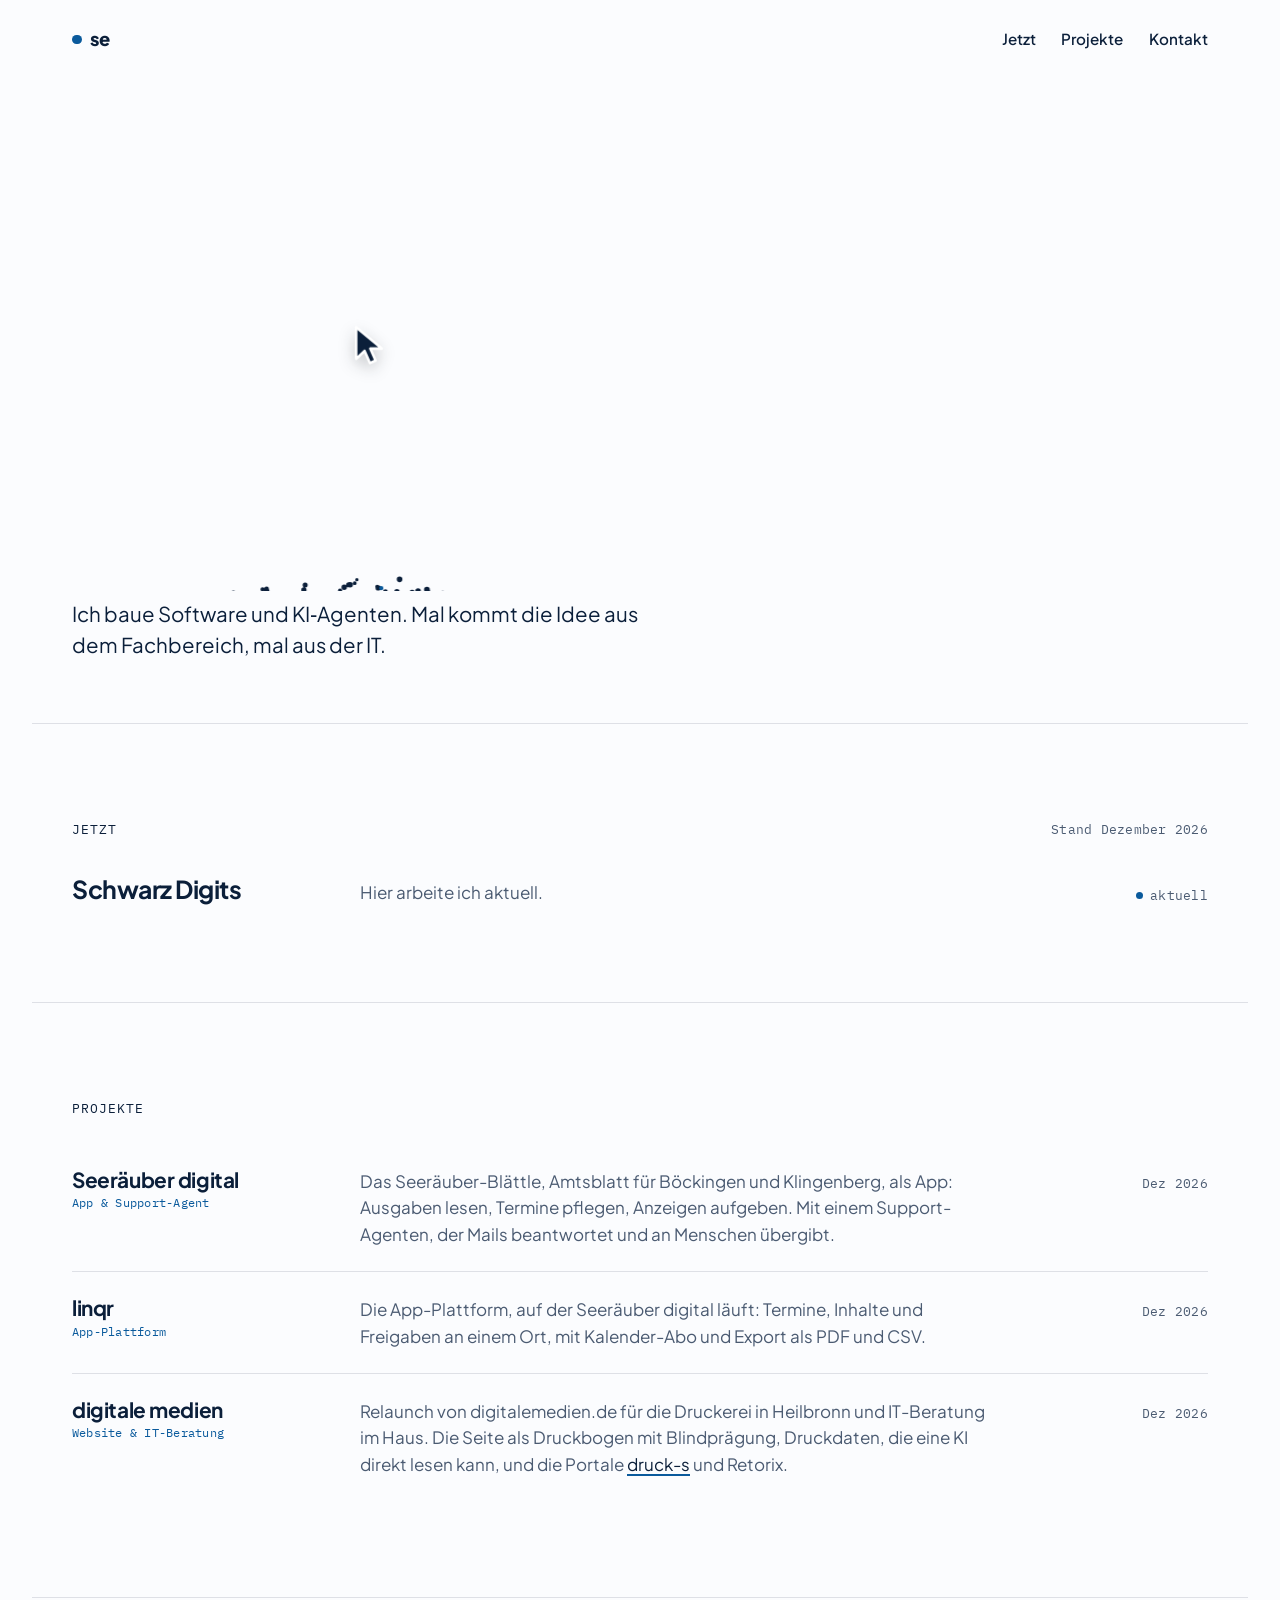
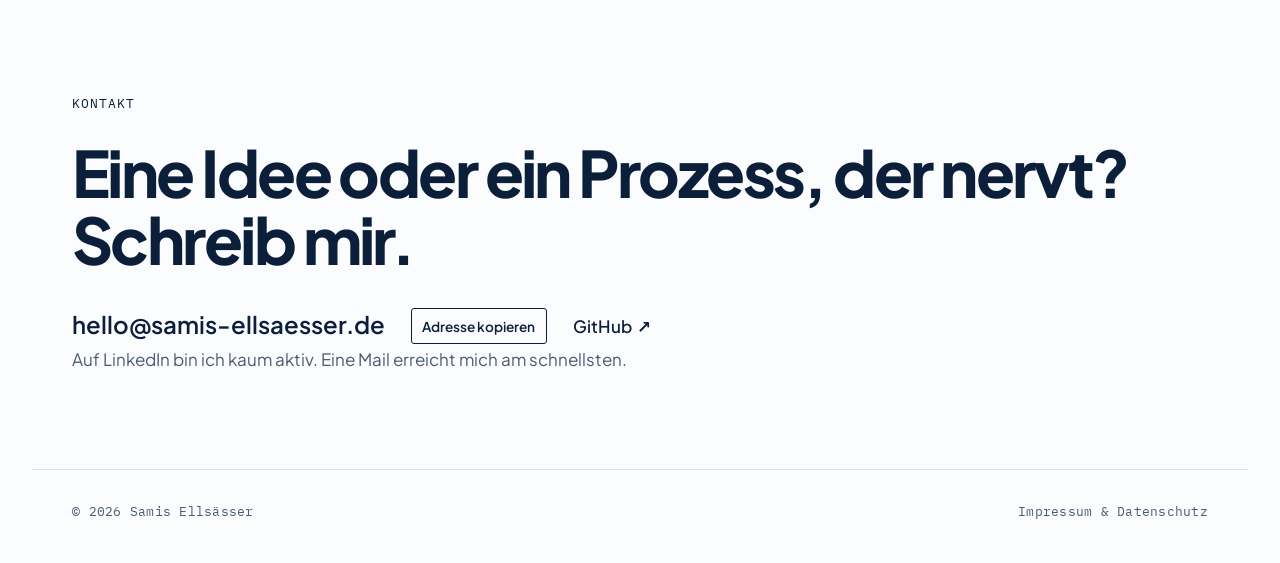
==== commit 5f714c2a: "Entwurfs-Schalter entfernt, bereit für den Livegang Co-Authored-By: Claude Opus 5.5 <noreply@anthrop" ====
--- a/index.html
+++ b/index.html
@@ -19,10 +19,9 @@
 <link rel="stylesheet" href="assets/site.css">
 <script>
 /* Auftakt: Klasse vor dem ersten Rendern setzen, damit nichts aufblitzt. Ohne JS bleibt alles sichtbar.
-   Kein Auftakt bei Hash in der Adresse, gescrolltem Start, „Bewegung reduzieren“ oder Entwurfs-Wahl „ohne“. */
+   Kein Auftakt bei Hash in der Adresse, gescrolltem Start, oder „Bewegung reduzieren“. */
 (function(){var d=document.documentElement;try{
-var w=null;try{w=localStorage.getItem('se-auftakt')}catch(e){}
-if(w==='ohne'||location.hash||(window.pageYOffset||0)>40)return;
+if(location.hash||(window.pageYOffset||0)>40)return;
 if(window.matchMedia&&matchMedia('(prefers-reduced-motion: reduce)').matches)return;
 d.classList.add('auftakt-vor');
 window.__seNot=setTimeout(function(){d.classList.remove('auftakt-vor')},7000);
@@ -132,15 +131,6 @@
   <a href="impressum.html">Impressum &amp; Datenschutz</a>
 </footer>
 
-<!-- Entwurf: Auftakt vergleichen und wiederholen. Vor dem Livegang entfernen. -->
-<div class="lab mono" id="lab" aria-label="Entwurfs-Schalter">
-  <span class="lab__label">Entwurf · Auftakt</span>
-  <button type="button" data-wahl="zeiger" aria-pressed="true">Zeiger</button>
-  <button type="button" data-wahl="ohne" aria-pressed="false">ohne</button>
-  <button type="button" id="lab-nochmal">↻ noch einmal</button>
-  <button type="button" id="lab-leuchten">Rand leuchten</button>
-</div>
-
 <script src="assets/kontakt.js" defer></script>
 <script src="assets/site.js" defer></script>
 <!-- Vercel Web Analytics (ohne Cookies) und Speed Insights; im Artefakt entfernt -->
--- a/assets/site.css
+++ b/assets/site.css
@@ -138,14 +138,6 @@
 .leuchten i + i{padding:9px;filter:blur(12px);opacity:.45}
 @keyframes dreh{to{--dreh:360deg}}
 
-/* Entwurfs-Schalter (wie das Lab auf digitalemedien.de), entfällt live */
-.lab{position:fixed;z-index:40;right:max(12px,env(safe-area-inset-right,0px));bottom:max(12px,env(safe-area-inset-bottom,0px));
-  display:flex;flex-wrap:wrap;align-items:center;gap:.4rem .6rem;max-width:calc(100% - 24px);
-  background:var(--paper);border:1.5px dashed var(--accent);border-radius:6px;padding:.5rem .7rem;font-size:.78rem}
-.lab__label{color:var(--ink-2)}
-.lab button{border:1px solid var(--line);background:transparent;border-radius:3px;padding:.25rem .55rem;cursor:pointer;font-family:var(--mono);font-size:.75rem}
-.lab button[aria-pressed="true"]{background:var(--ink);color:var(--paper);border-color:var(--ink)}
-.lab button:hover{border-color:var(--ink)}
 
 @media (max-width:720px){
   .name{font-size:23vw}
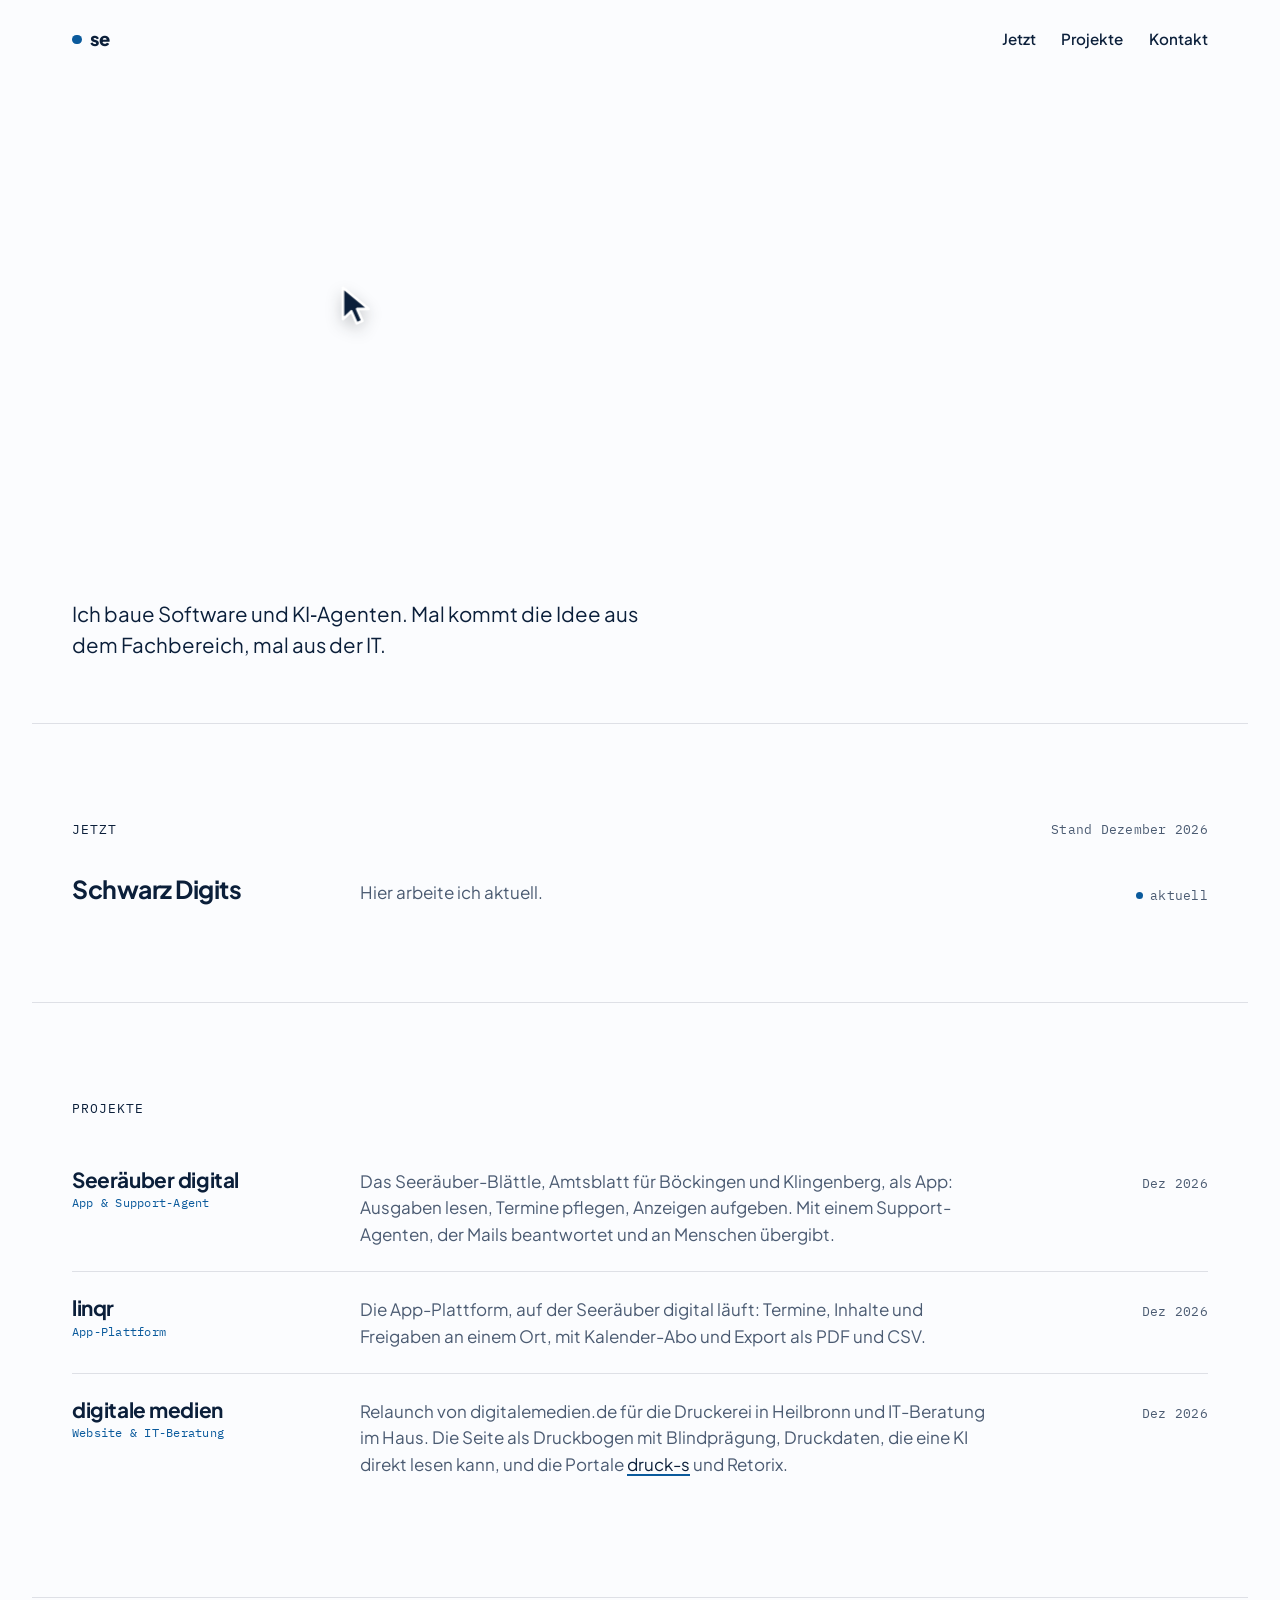
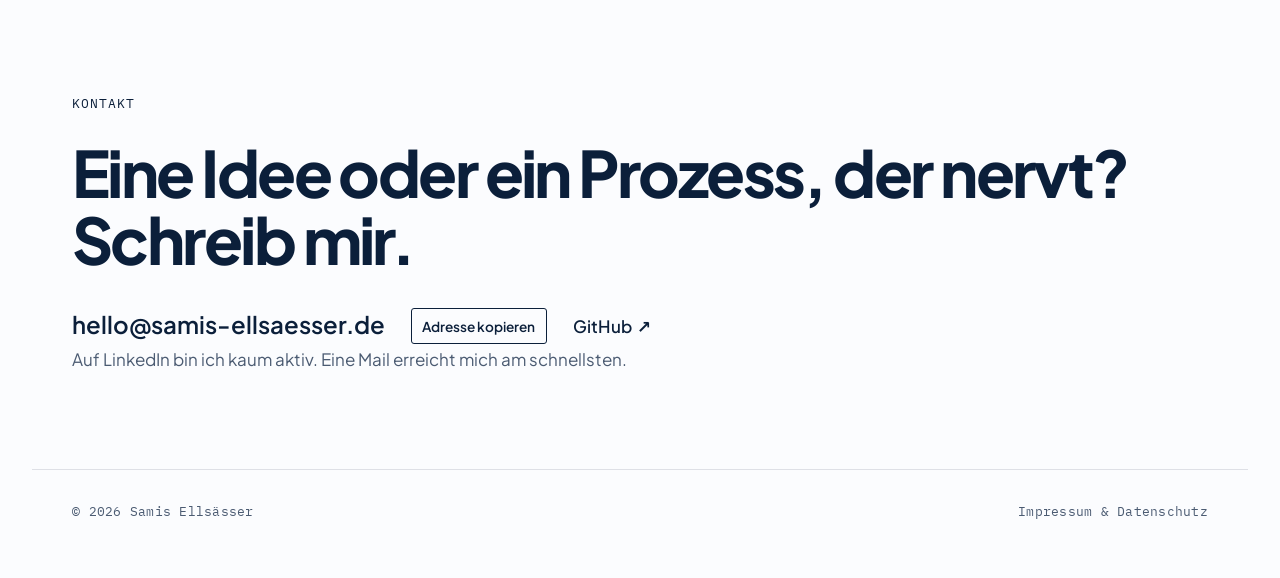
==== commit bdb957c6: "Interne Kommentare aus dem ausgelieferten Quelltext entfernt Co-Authored-By: Claude Opus 5.5 <norepl" ====
--- a/index.html
+++ b/index.html
@@ -43,7 +43,6 @@
 <script>document.documentElement.classList.add('js')</script>
 <a class="skip" href="#inhalt">Zum Inhalt springen</a>
 
-<!-- Auftakt: ein Zeiger, der den Namen anklickt. Platz für Overlay-Clips (Roboterhand) über data-<name>-mp4 -->
 <div class="zeiger" id="zeiger" aria-hidden="true">
   <svg viewBox="0 0 24 24"><path d="M4 2.5v17.2l4.6-4.3 2.9 6.6 3.1-1.4-2.9-6.5H18L4 2.5z" fill="#0b1f3a" stroke="#fff" stroke-width="1.4" stroke-linejoin="round"/></svg>
 </div>
@@ -98,7 +97,6 @@
       <li>
         <div class="row">
           <span class="row__name">linqr <span class="row__role">App-Plattform</span></span>
-          <!-- TODO: Beschreibung von linqr bestätigen -->
           <span class="row__text">Die App-Plattform, auf der Seeräuber digital läuft: Termine, Inhalte und Freigaben an einem Ort, mit Kalender-Abo und Export als PDF und CSV.</span>
           <span class="row__tag mono">Dez 2026</span>
         </div>
@@ -133,7 +131,6 @@
 
 <script src="assets/kontakt.js" defer></script>
 <script src="assets/site.js" defer></script>
-<!-- Vercel Web Analytics (ohne Cookies) und Speed Insights; im Artefakt entfernt -->
 <script>window.va=window.va||function(){(window.vaq=window.vaq||[]).push(arguments)};window.si=window.si||function(){(window.siq=window.siq||[]).push(arguments)};</script>
 <script defer src="/_vercel/insights/script.js"></script>
 <script defer src="/_vercel/speed-insights/script.js"></script>
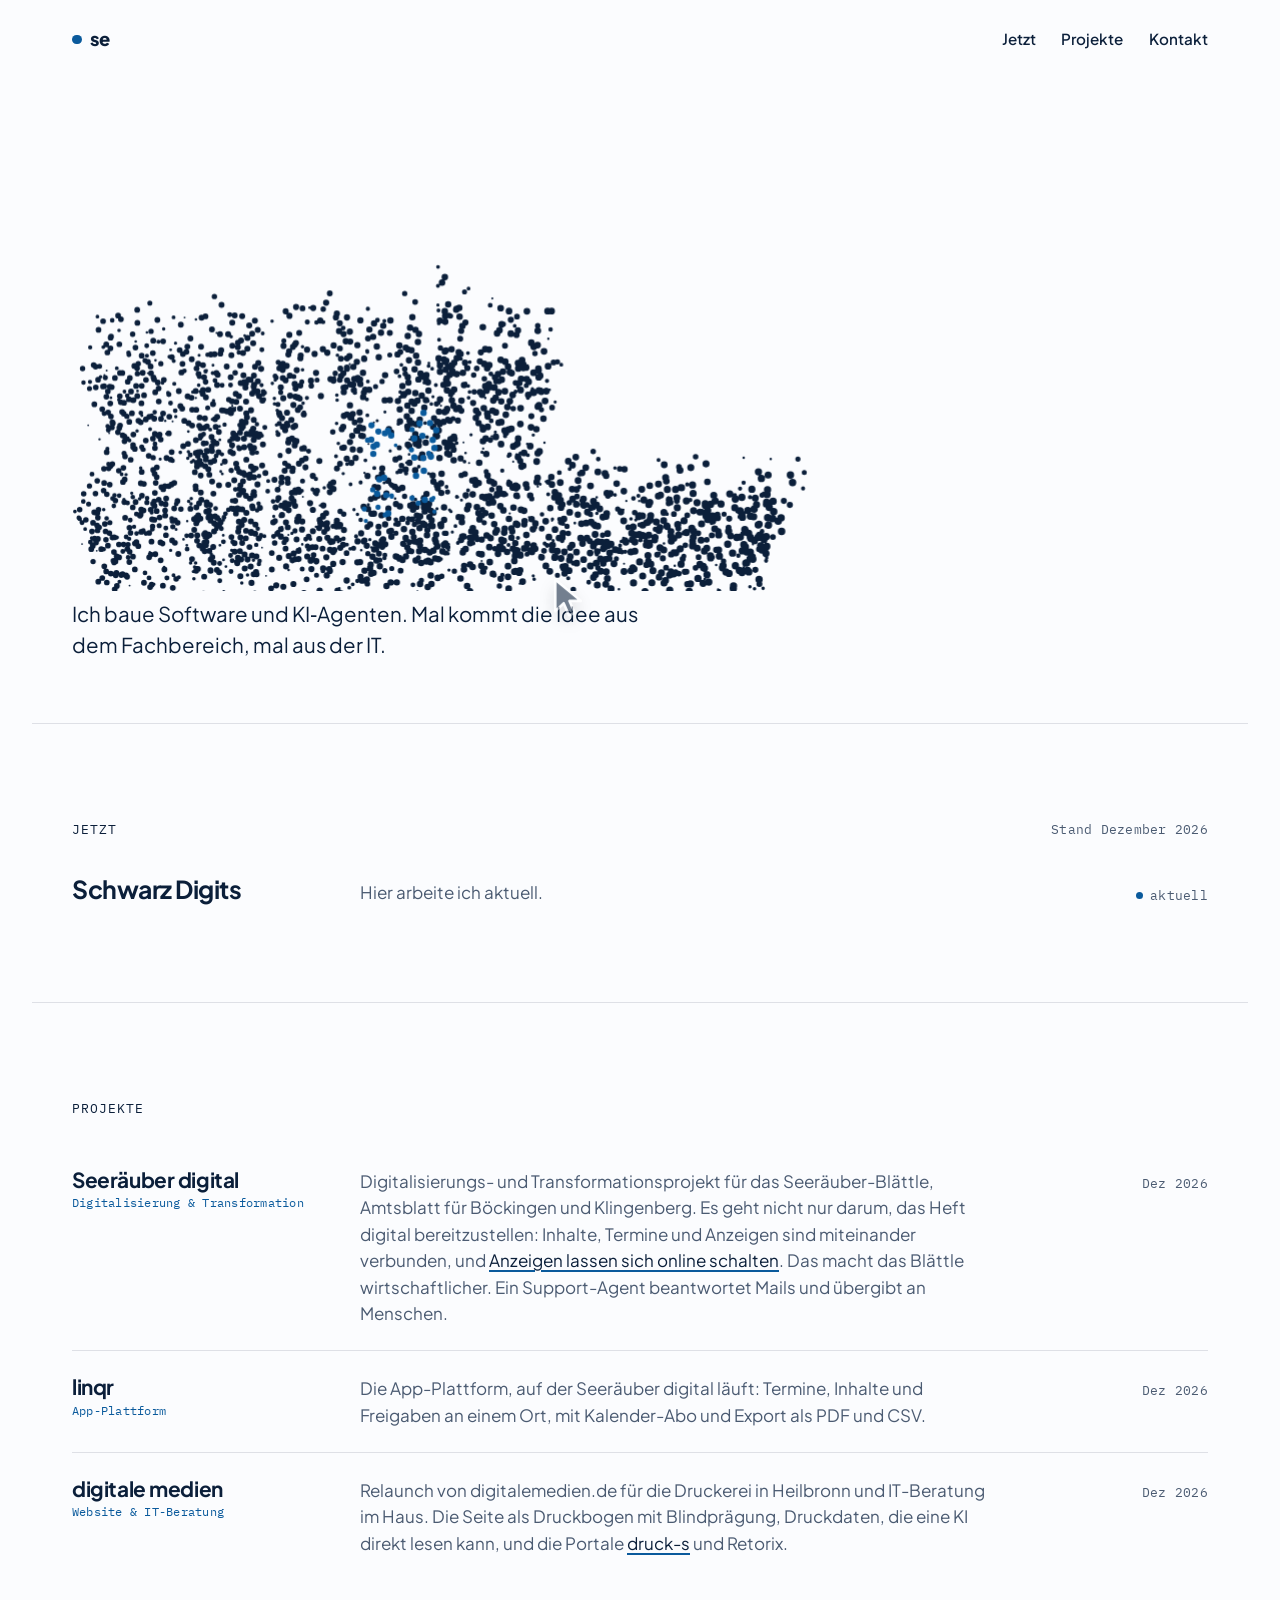
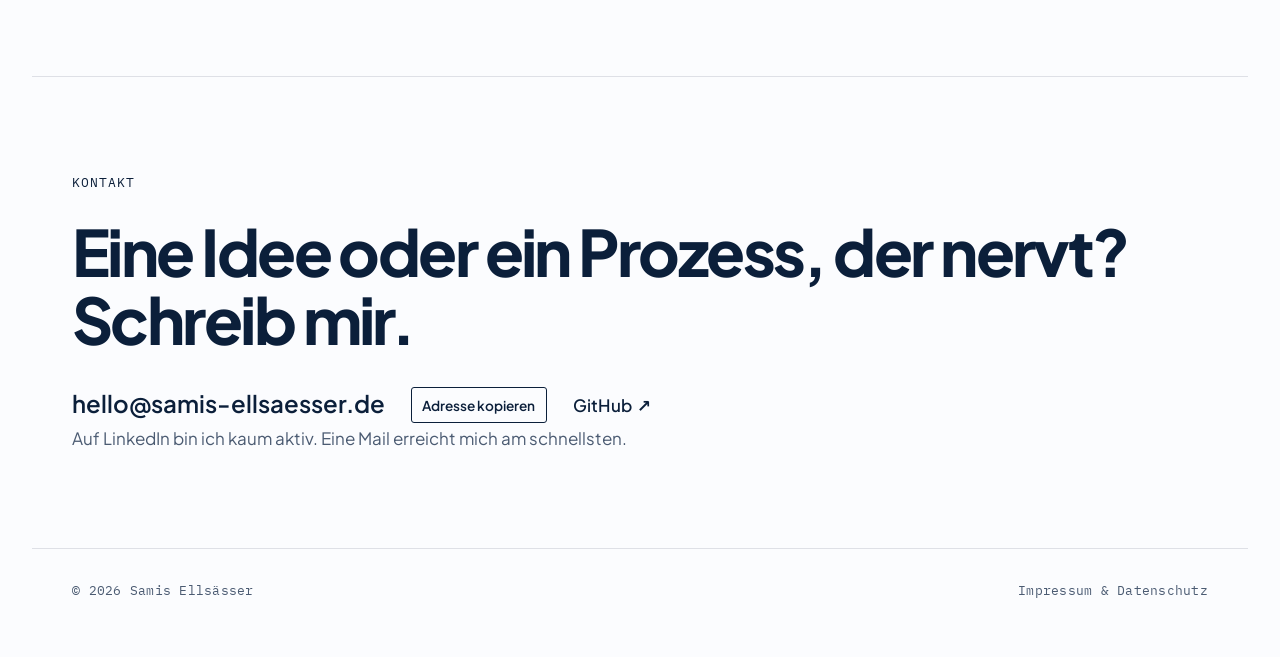
==== commit 3d82e2e0: "Seeräuber digital als Digitalisierungs- und Transformationsprojekt beschrieben Co-Authored-By: Claud" ====
--- a/index.html
+++ b/index.html
@@ -89,8 +89,8 @@
     <ul class="work">
       <li>
         <div class="row">
-          <span class="row__name">Seeräuber digital <span class="row__role">App &amp; Support-Agent</span></span>
-          <span class="row__text">Das Seeräuber-Blättle, Amtsblatt für Böckingen und Klingenberg, als App: Ausgaben lesen, Termine pflegen, Anzeigen aufgeben. Mit einem Support-Agenten, der Mails beantwortet und an Menschen übergibt.</span>
+          <span class="row__name">Seeräuber digital <span class="row__role">Digitalisierung &amp; Transformation</span></span>
+          <span class="row__text">Digitalisierungs- und Transformationsprojekt für das Seeräuber-Blättle, Amtsblatt für Böckingen und Klingenberg. Es geht nicht nur darum, das Heft digital bereitzustellen: Inhalte, Termine und Anzeigen sind miteinander verbunden, und <a href="https://www.xn--seeruber-digital-ynb.com/anzeigen" rel="noopener">Anzeigen lassen sich online schalten</a>. Das macht das Blättle wirtschaftlicher. Ein Support-Agent beantwortet Mails und übergibt an Menschen.</span>
           <span class="row__tag mono">Dez 2026</span>
         </div>
       </li>
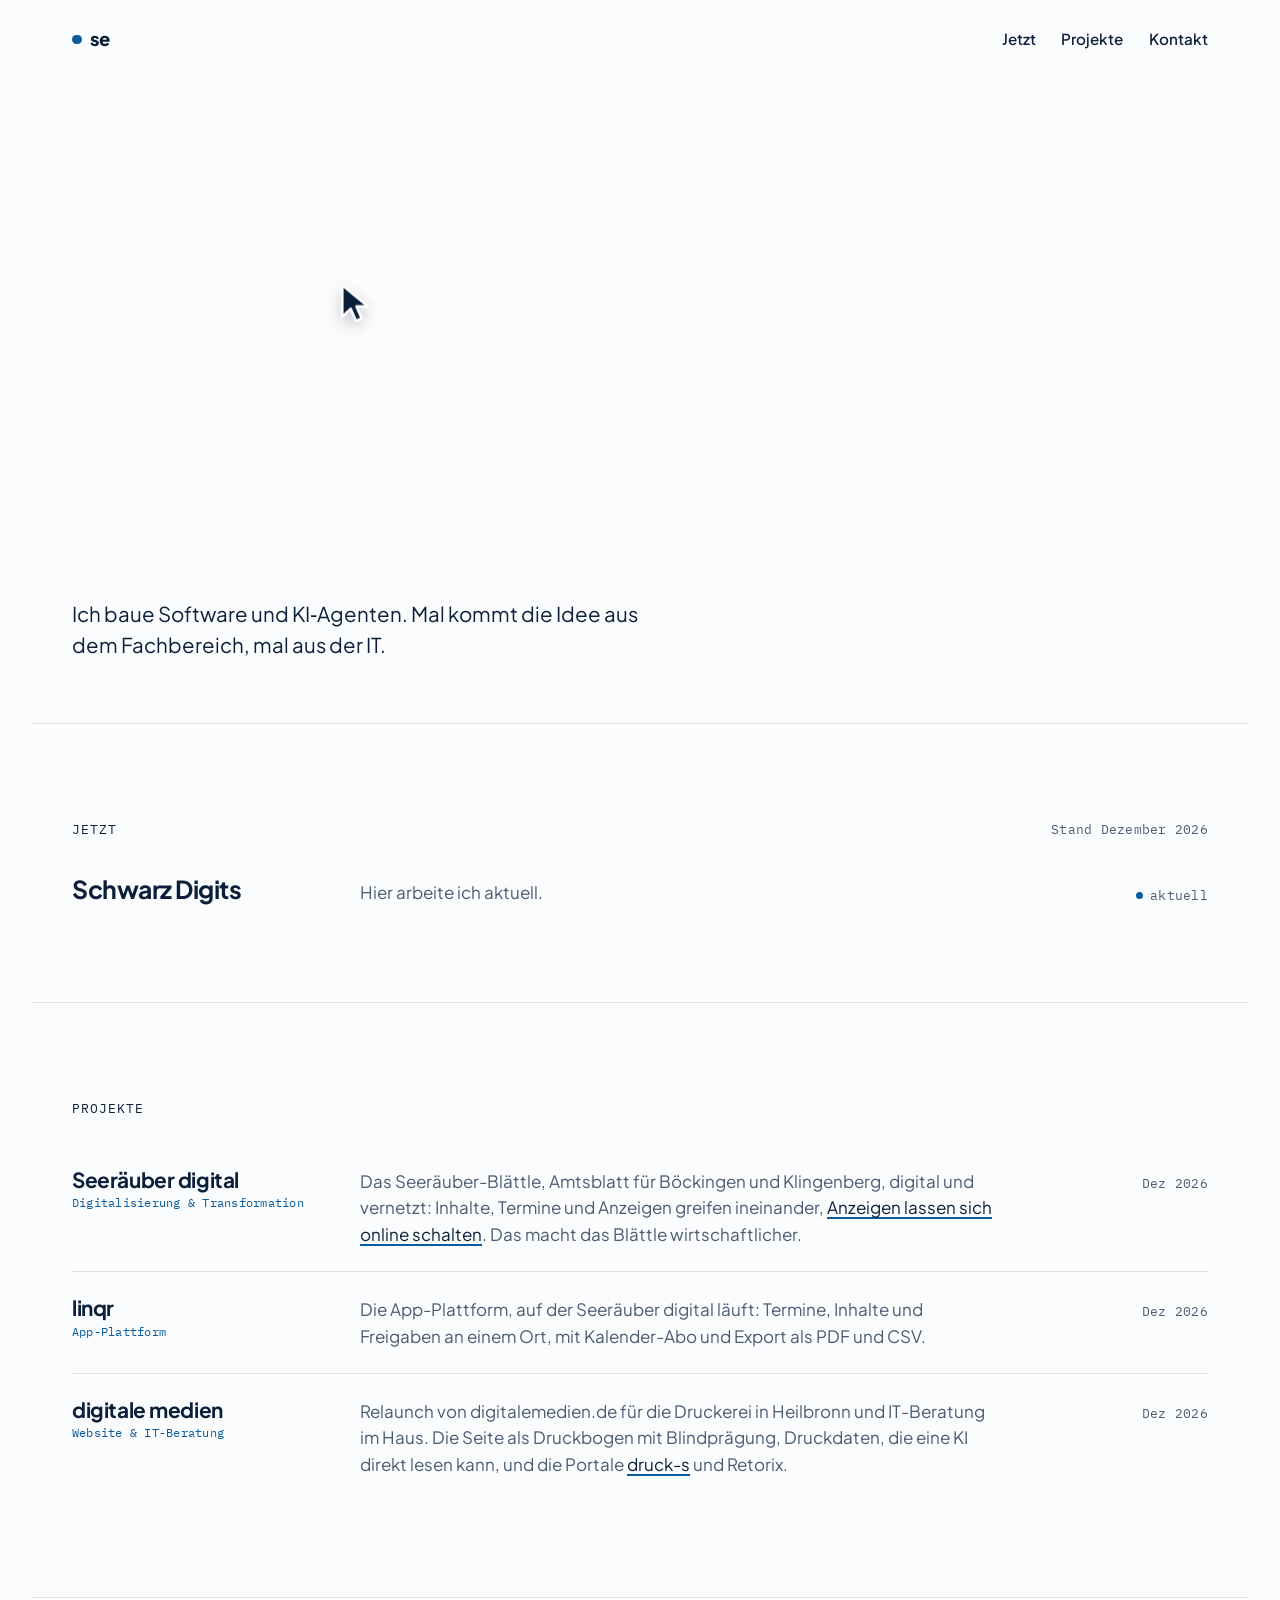
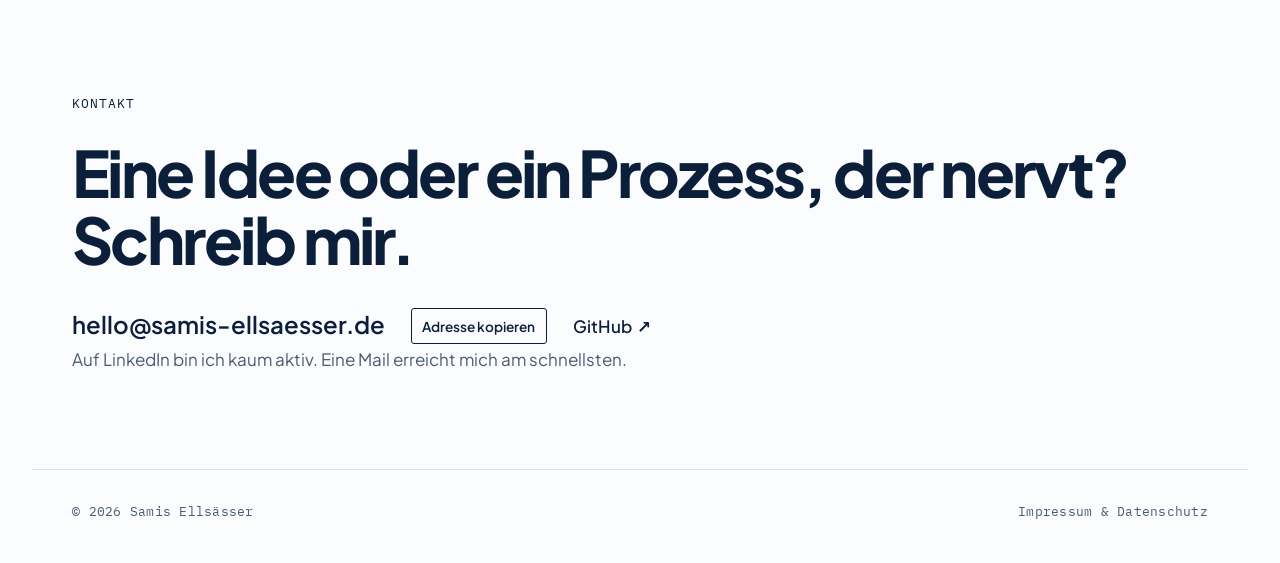
==== commit b8f6fd6b: "Seeräuber digital kürzer beschrieben Co-Authored-By: Claude Opus 5.5 <noreply@anthropic.com> Claude-" ====
--- a/index.html
+++ b/index.html
@@ -90,7 +90,7 @@
       <li>
         <div class="row">
           <span class="row__name">Seeräuber digital <span class="row__role">Digitalisierung &amp; Transformation</span></span>
-          <span class="row__text">Digitalisierungs- und Transformationsprojekt für das Seeräuber-Blättle, Amtsblatt für Böckingen und Klingenberg. Es geht nicht nur darum, das Heft digital bereitzustellen: Inhalte, Termine und Anzeigen sind miteinander verbunden, und <a href="https://www.xn--seeruber-digital-ynb.com/anzeigen" rel="noopener">Anzeigen lassen sich online schalten</a>. Das macht das Blättle wirtschaftlicher. Ein Support-Agent beantwortet Mails und übergibt an Menschen.</span>
+          <span class="row__text">Das Seeräuber-Blättle, Amtsblatt für Böckingen und Klingenberg, digital und vernetzt: Inhalte, Termine und Anzeigen greifen ineinander, <a href="https://www.xn--seeruber-digital-ynb.com/anzeigen" rel="noopener">Anzeigen lassen sich online schalten</a>. Das macht das Blättle wirtschaftlicher.</span>
           <span class="row__tag mono">Dez 2026</span>
         </div>
       </li>
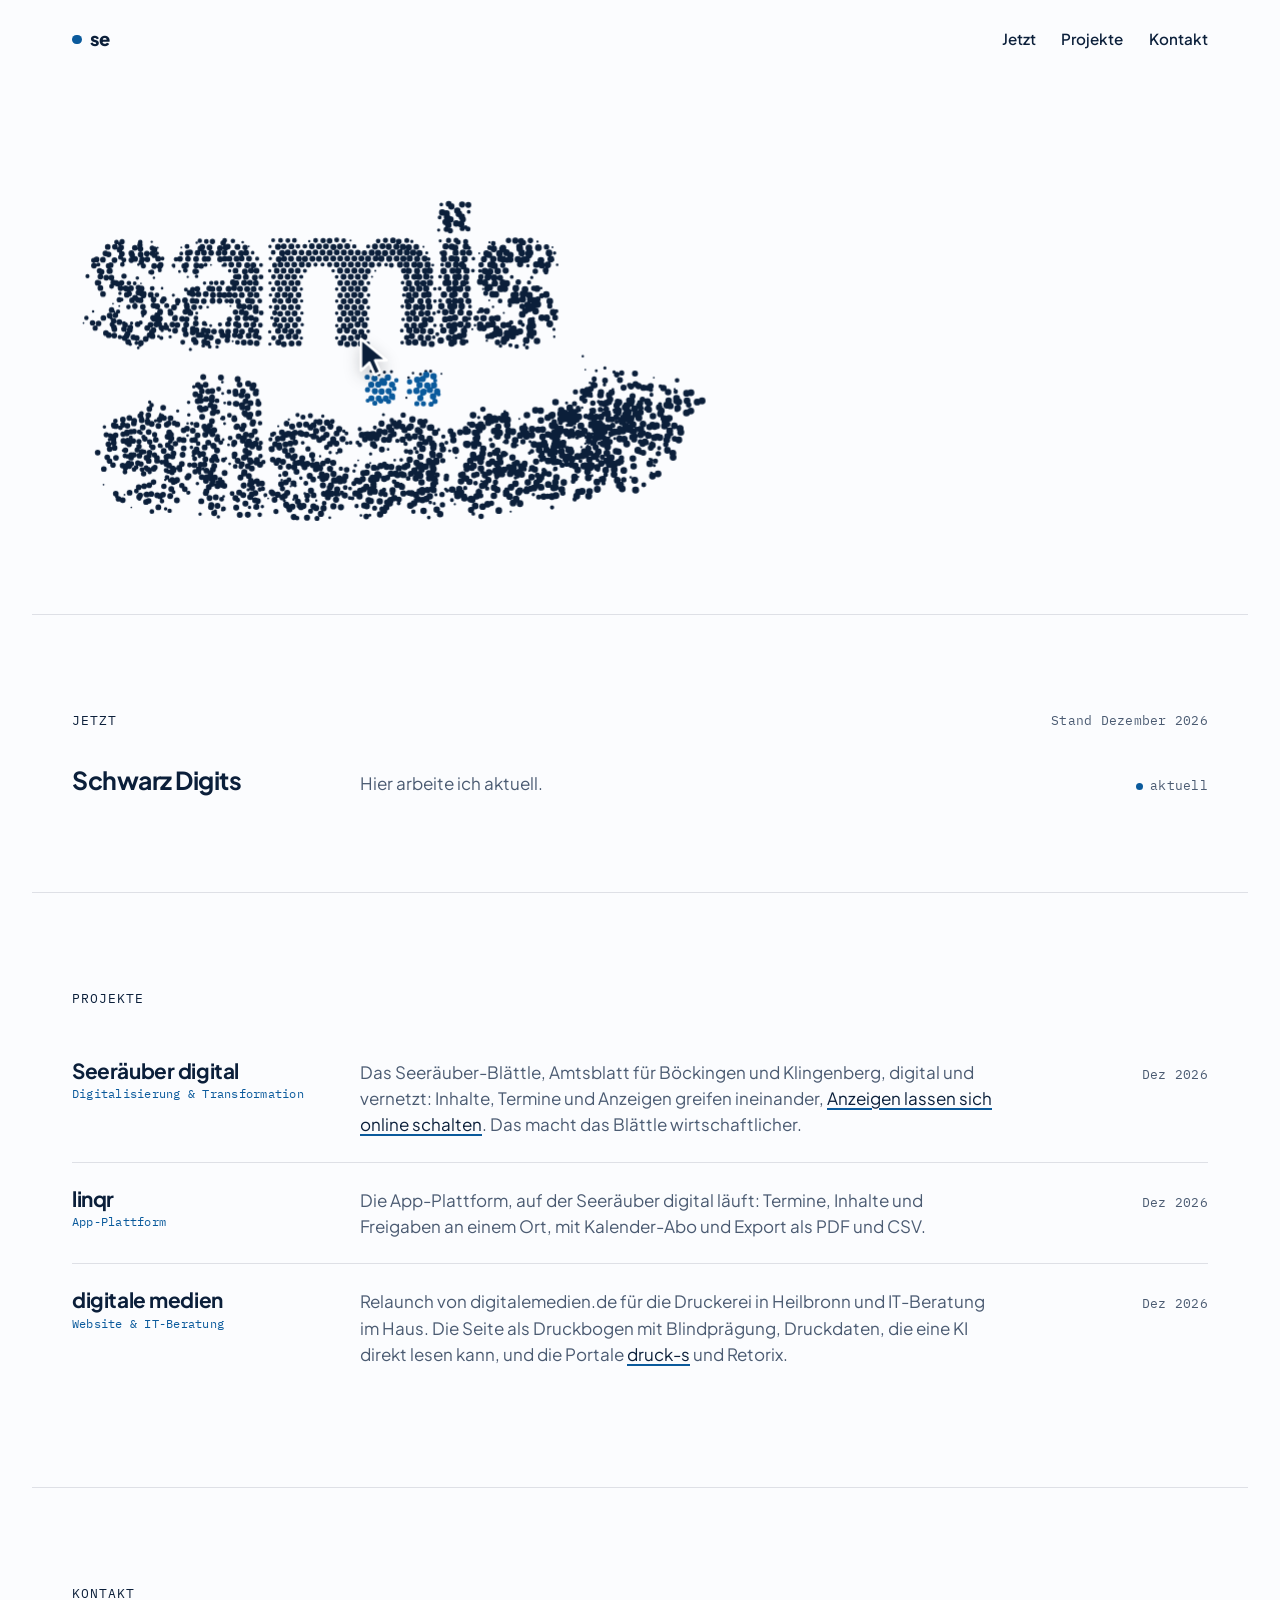
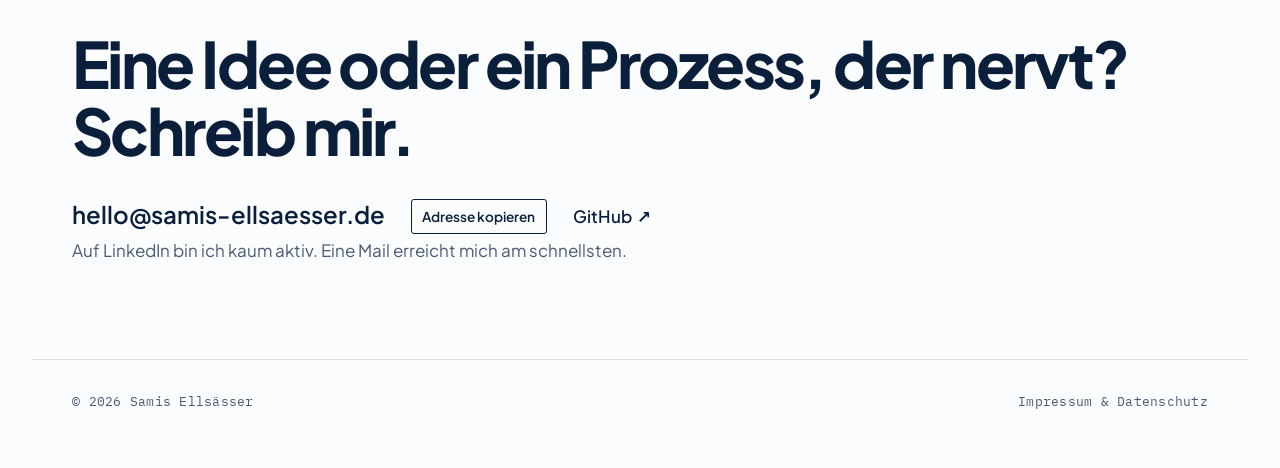
==== commit 929118a7: "Einstiegssatz entfernt, Beschreibung: technischer Berater Co-Authored-By: Claude Opus 5.5 <noreply@a" ====
--- a/index.html
+++ b/index.html
@@ -4,14 +4,14 @@
 <meta charset="utf-8">
 <meta name="viewport" content="width=device-width, initial-scale=1, viewport-fit=cover">
 <title>Samis Ellsässer</title>
-<meta name="description" content="Samis Ellsässer baut Software und KI-Agenten. Aktuell bei Schwarz Digits.">
+<meta name="description" content="Samis Ellsässer, technischer Berater. Aktuell bei Schwarz Digits.">
 <link rel="canonical" href="https://samis-ellsaesser.de/">
 <meta name="theme-color" content="#fbfcfe">
 <meta name="color-scheme" content="only light">
 <meta property="og:type" content="website">
 <meta property="og:locale" content="de_DE">
 <meta property="og:title" content="Samis Ellsässer">
-<meta property="og:description" content="Software und KI-Agenten.">
+<meta property="og:description" content="Technischer Berater. Aktuell bei Schwarz Digits.">
 <meta property="og:url" content="https://samis-ellsaesser.de/">
 <link rel="icon" href="assets/favicon.svg" type="image/svg+xml">
 <link rel="alternate" type="text/plain" href="/llms.txt" title="Kurzfassung für KI-Assistenten">
@@ -66,7 +66,6 @@
       <span class="name__line">ellsässer</span>
       <canvas class="name__canvas" aria-hidden="true"></canvas>
     </h1>
-    <p class="lead" data-auf>Ich baue Software und KI&#8209;Agenten. Mal kommt die Idee aus dem Fachbereich, mal aus der IT.</p>
   </section>
 
   <section class="block wrap" id="jetzt" aria-labelledby="jetzt-h" data-auf>
